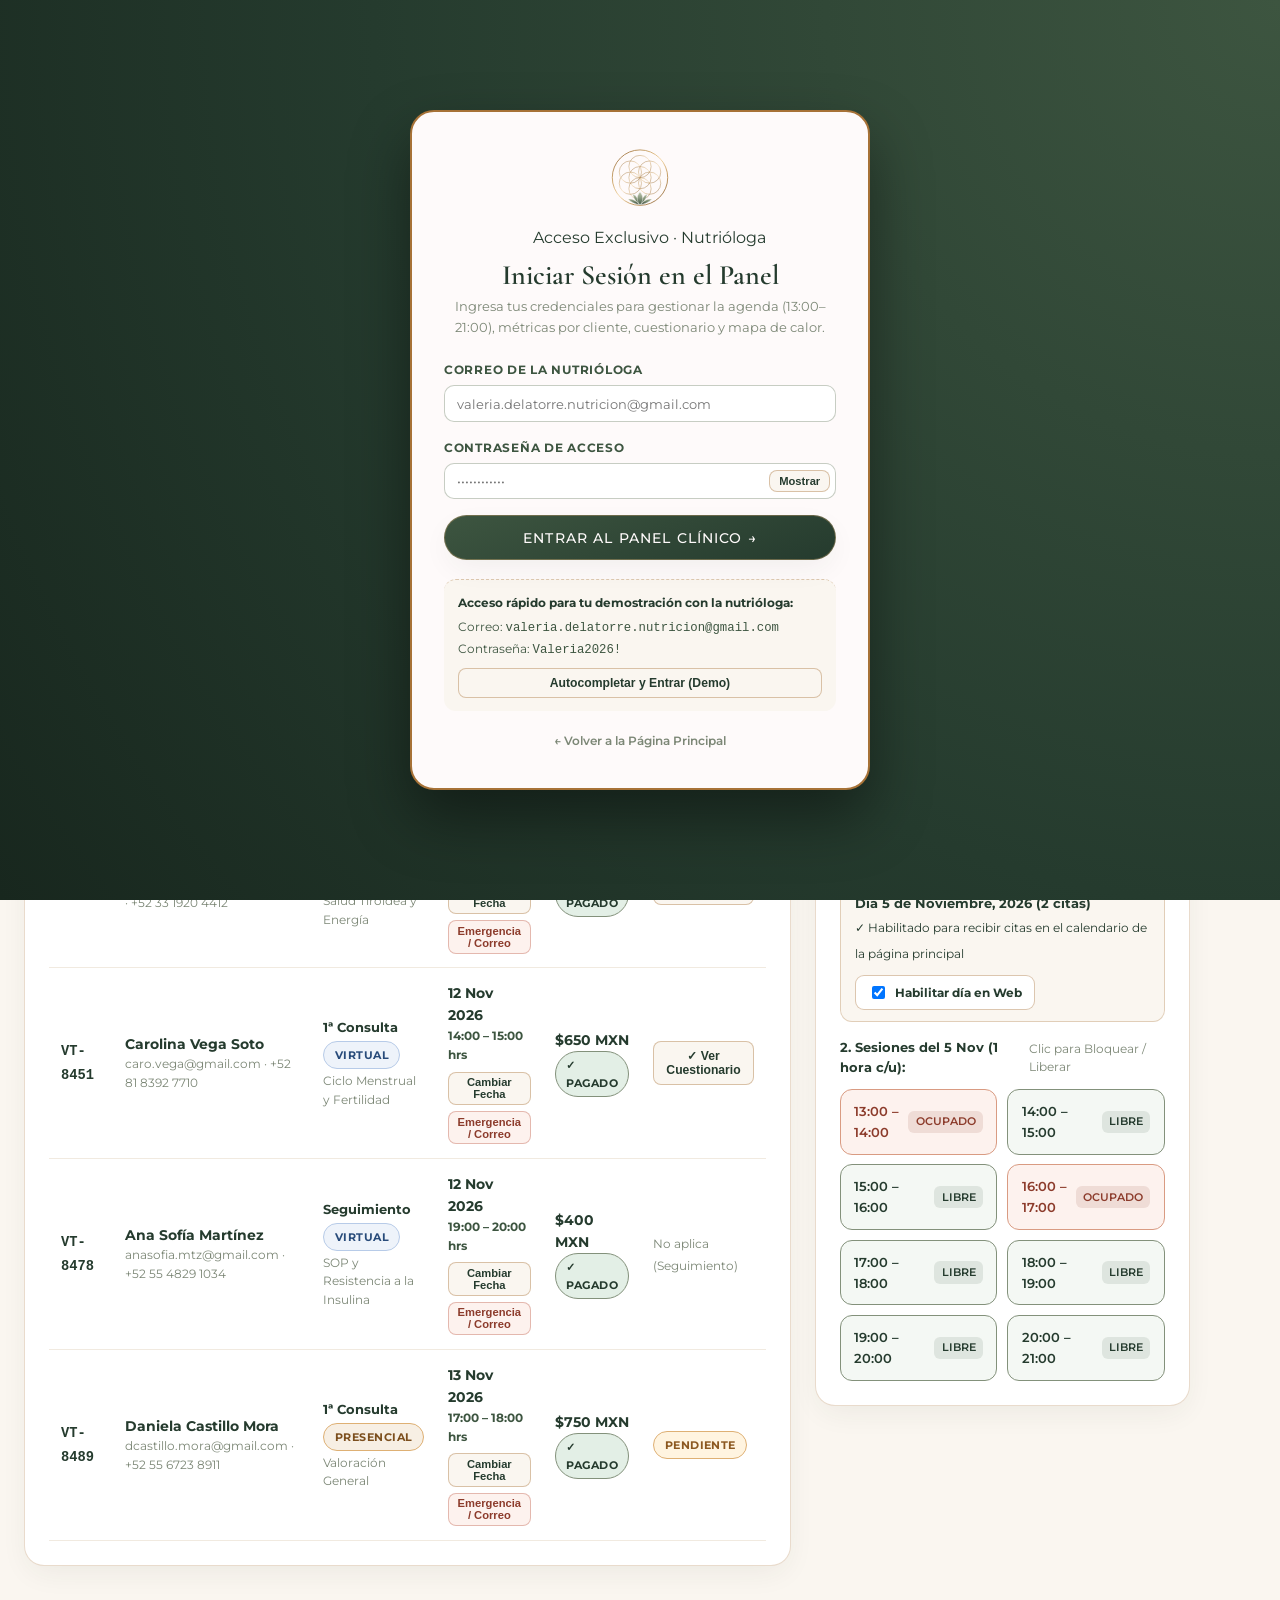
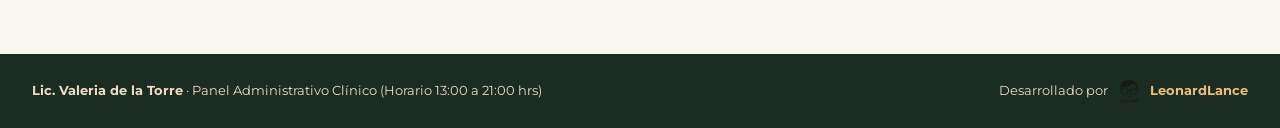
==== nutriologa-panel.html @ e2492485 "feat: reprogramacion de citas adelantadas/posteriores y correo de emergencia al paciente" ====
<!DOCTYPE html>
<html lang="es">
<head>
  <meta charset="UTF-8" />
  <meta name="viewport" content="width=device-width, initial-scale=1.0" />
  <title>Panel de la Nutrióloga | Lic. Valeria de la Torre · Agenda, Expedientes, Cuestionario y Mapa de Calor</title>
  <link rel="icon" type="image/svg+xml" href="assets/logo/isotipo-simbolo-dorado.svg" />
  <link rel="stylesheet" href="css/theme.css" />
  <style>
    * { box-sizing: border-box; }
    body {
      background: #FAF6F0;
      color: var(--color-forest);
      min-height: 100vh;
      display: flex;
      flex-direction: column;
    }

    @keyframes fadeSlideUp {
      0%   { opacity: 0; transform: translateY(16px); }
      100% { opacity: 1; transform: translateY(0); }
    }
    .anim-up { animation: fadeSlideUp 0.5s cubic-bezier(0.22, 1, 0.36, 1) forwards; }

    /* Top Admin Header */
    .admin-header {
      background: linear-gradient(135deg, #253B2E 0%, #3D5540 100%);
      color: #FEFAFA;
      padding: 1rem 2rem;
      border-bottom: 2px solid var(--color-gold);
      position: sticky;
      top: 0;
      z-index: 100;
      box-shadow: 0 10px 30px -10px rgba(37, 59, 46, 0.25);
    }
    .admin-header-inner {
      max-width: 1320px;
      margin: 0 auto;
      display: flex;
      align-items: center;
      justify-content: space-between;
      flex-wrap: wrap;
      gap: 1rem;
    }
    .admin-brand {
      display: flex;
      align-items: center;
      gap: 0.9rem;
    }
    .admin-brand img {
      width: 44px;
      height: 44px;
    }
    .admin-badge {
      background: rgba(235, 190, 124, 0.2);
      color: #EBBE7C;
      border: 1px solid rgba(235, 190, 124, 0.45);
      padding: 0.25rem 0.75rem;
      border-radius: 999px;
      font-size: 0.72rem;
      font-weight: 700;
      letter-spacing: 0.08em;
      text-transform: uppercase;
    }

    .admin-container {
      max-width: 1320px;
      width: 100%;
      margin: 0 auto;
      padding: 1.8rem 1.5rem 4rem;
      flex: 1;
    }

    /* KPI Cards */
    .kpi-grid {
      display: grid;
      grid-template-columns: repeat(auto-fit, minmax(220px, 1fr));
      gap: 1.1rem;
      margin-bottom: 1.6rem;
    }
    .kpi-card {
      background: #FFFFFF;
      border: 1px solid rgba(167, 114, 55, 0.25);
      border-radius: 18px;
      padding: 1.25rem 1.4rem;
      box-shadow: var(--shadow-soft);
      position: relative;
      overflow: hidden;
      transition: transform 0.25s ease, box-shadow 0.25s ease;
    }
    .kpi-card:hover {
      transform: translateY(-3px);
      box-shadow: 0 14px 28px -10px rgba(167, 114, 55, 0.2);
    }
    .kpi-card::after {
      content: '';
      position: absolute;
      top: 0;
      left: 0;
      width: 5px;
      height: 100%;
      background: var(--gradient-gold);
    }
    .kpi-label {
      font-size: 0.74rem;
      font-weight: 700;
      text-transform: uppercase;
      letter-spacing: 0.08em;
      color: var(--color-sage-dark);
    }
    .kpi-value {
      font-family: var(--font-heading);
      font-size: 2.15rem;
      font-weight: 700;
      color: var(--color-forest);
      margin: 0.2rem 0;
      line-height: 1.1;
    }
    .kpi-sub {
      font-size: 0.77rem;
      color: var(--color-pine);
      font-weight: 600;
    }

    /* Navigation Tabs */
    .tabs-bar {
      display: flex;
      flex-wrap: wrap;
      gap: 0.6rem;
      background: #FFFFFF;
      padding: 0.55rem;
      border-radius: 16px;
      border: 1px solid rgba(167, 114, 55, 0.25);
      margin-bottom: 1.6rem;
      box-shadow: var(--shadow-soft);
    }
    .tab-btn {
      flex: 1;
      min-width: 190px;
      padding: 0.85rem 1.05rem;
      border-radius: 12px;
      border: 1px solid transparent;
      background: transparent;
      color: var(--color-forest);
      font-family: var(--font-body);
      font-size: 0.84rem;
      font-weight: 700;
      cursor: pointer;
      display: flex;
      align-items: center;
      justify-content: center;
      gap: 0.55rem;
      transition: all 0.2s ease;
    }
    .tab-btn svg {
      width: 18px;
      height: 18px;
      flex-shrink: 0;
      stroke: var(--color-bronze);
      transition: stroke 0.2s ease;
    }
    .tab-btn:hover {
      background: #FAF6F0;
      border-color: rgba(167, 114, 55, 0.25);
    }
    .tab-btn.active {
      background: var(--gradient-forest);
      color: #FEFAFA;
      box-shadow: 0 8px 18px -6px rgba(37, 59, 46, 0.35);
    }
    .tab-btn.active svg {
      stroke: #EBBE7C;
    }
    .tab-pane { display: none; }
    .tab-pane.active { display: block; animation: fadeSlideUp 0.35s ease; }

    /* Shared Card Styles */
    .panel-card {
      background: #FFFFFF;
      border: 1px solid rgba(167, 114, 55, 0.25);
      border-radius: 20px;
      padding: 1.5rem;
      box-shadow: var(--shadow-soft);
      margin-bottom: 1.5rem;
    }
    .panel-header {
      display: flex;
      align-items: center;
      justify-content: space-between;
      flex-wrap: wrap;
      gap: 0.75rem;
      padding-bottom: 1rem;
      margin-bottom: 1.2rem;
      border-bottom: 1px solid var(--color-cream-soft);
    }
    .panel-title {
      font-family: var(--font-heading);
      font-size: 1.5rem;
      color: var(--color-forest);
      margin: 0;
    }

    .dashboard-grid {
      display: grid;
      grid-template-columns: 1.45fr 0.85fr;
      gap: 1.5rem;
      align-items: start;
    }
    .two-col-grid {
      display: grid;
      grid-template-columns: 1fr 1fr;
      gap: 1.5rem;
      align-items: start;
    }
    @media (max-width: 1024px) {
      .dashboard-grid, .two-col-grid { grid-template-columns: 1fr; }
    }

    /* Tables */
    .table-wrap { overflow-x: auto; }
    table.res-table {
      width: 100%;
      border-collapse: collapse;
      font-size: 0.86rem;
    }
    .res-table th {
      text-align: left;
      font-size: 0.7rem;
      text-transform: uppercase;
      letter-spacing: 0.08em;
      color: var(--color-sage-dark);
      padding: 0.75rem 0.75rem;
      border-bottom: 2px solid var(--color-cream);
      background: #FAF6F0;
    }
    .res-table td {
      padding: 0.85rem 0.75rem;
      border-bottom: 1px solid #F1EAE0;
      vertical-align: middle;
    }
    .res-table tr:hover td { background: #FDFBF8; }

    .status-pill {
      display: inline-flex;
      align-items: center;
      gap: 0.3rem;
      padding: 0.24rem 0.65rem;
      border-radius: 999px;
      font-size: 0.71rem;
      font-weight: 700;
      text-transform: uppercase;
      letter-spacing: 0.04em;
    }
    .status-paid { background: #E3EFE6; color: #253B2E; border: 1px solid #83917B; }
    .status-pending { background: #FFF4E0; color: #8C5820; border: 1px solid #DEB074; }
    .status-mod-virtual { background: #EEF3FA; color: #284B7A; border: 1px solid #B7CBE8; }
    .status-mod-presencial { background: #F7EFE4; color: #7C4F1E; border: 1px solid #DEB074; }

    /* Schedule Blocker */
    .day-selector {
      display: grid;
      grid-template-columns: repeat(7, 1fr);
      gap: 0.38rem;
      margin-bottom: 0.9rem;
    }
    .day-hdr-mini {
      text-align: center;
      font-size: 0.65rem;
      font-weight: 700;
      color: var(--color-sage-dark);
      padding-bottom: 0.2rem;
    }
    .day-btn {
      padding: 0.5rem 0.2rem;
      border-radius: 10px;
      border: 1.5px solid rgba(37, 59, 46, 0.28);
      background: #FFFFFF;
      color: var(--color-forest);
      font-weight: 700;
      font-size: 0.8rem;
      cursor: pointer;
      transition: all 0.2s ease;
      text-align: center;
      position: relative;
    }
    .day-btn.day-closed {
      background: #EFECE6;
      color: #9BA596;
      border: 1px dashed rgba(131, 145, 123, 0.45);
      font-weight: 500;
    }
    .day-btn:hover { border-color: var(--color-bronze); }
    .day-btn.active {
      background: var(--color-forest);
      color: #FEFAFA;
      border-color: var(--color-bronze);
      box-shadow: 0 4px 12px rgba(37, 59, 46, 0.22);
    }

    .slot-toggle-grid {
      display: grid;
      grid-template-columns: repeat(2, 1fr);
      gap: 0.6rem;
    }
    .slot-toggle {
      display: flex;
      align-items: center;
      justify-content: space-between;
      padding: 0.68rem 0.85rem;
      border-radius: 12px;
      border: 1px solid rgba(131, 145, 123, 0.4);
      background: #FFFFFF;
      cursor: pointer;
      transition: all 0.2s ease;
      font-size: 0.82rem;
      font-weight: 600;
    }
    .slot-toggle.available {
      border-color: var(--color-sage);
      background: #F4F8F4;
      color: var(--color-forest);
    }
    .slot-toggle.blocked {
      border-color: #D99B82;
      background: #FDF2EE;
      color: #8C3B2B;
    }

    /* Client Cards */
    .clients-grid {
      display: grid;
      grid-template-columns: repeat(auto-fill, minmax(320px, 1fr));
      gap: 1.15rem;
    }
    .client-card {
      background: #FAF6F0;
      border: 1px solid rgba(167, 114, 55, 0.28);
      border-radius: 16px;
      padding: 1.2rem;
      display: flex;
      flex-direction: column;
      justify-content: space-between;
      gap: 0.85rem;
    }

    /* Progress / Metric Bars */
    .bar-row {
      margin-bottom: 0.75rem;
    }
    .bar-label {
      display: flex;
      justify-content: space-between;
      font-size: 0.82rem;
      font-weight: 600;
      margin-bottom: 0.28rem;
    }
    .bar-track {
      height: 10px;
      background: #EFE7DC;
      border-radius: 999px;
      overflow: hidden;
    }
    .bar-fill {
      height: 100%;
      background: var(--gradient-forest);
      border-radius: 999px;
    }
    .bar-fill.gold {
      background: var(--gradient-gold);
    }

    /* Question Editor Item */
    .q-editor-item {
      background: #FAF6F0;
      border: 1px solid rgba(167, 114, 55, 0.28);
      border-radius: 14px;
      padding: 1rem 1.1rem;
      margin-bottom: 0.85rem;
      display: flex;
      flex-direction: column;
      gap: 0.65rem;
    }
    .q-editor-row {
      display: grid;
      grid-template-columns: 1.6fr 0.9fr auto;
      gap: 0.65rem;
      align-items: center;
    }
    @media (max-width: 720px) {
      .q-editor-row { grid-template-columns: 1fr; }
    }
    .input-sm {
      width: 100%;
      padding: 0.58rem 0.75rem;
      border-radius: 10px;
      border: 1px solid rgba(131, 145, 123, 0.45);
      background: #FFFFFF;
      font-family: var(--font-body);
      font-size: 0.84rem;
      color: var(--color-forest);
    }

    /* Heatmap Visual */
    .heatmap-stage {
      position: relative;
      background: #1E2E24;
      border-radius: 16px;
      overflow: hidden;
      border: 2px solid var(--color-gold);
      height: 540px;
    }
    .heatmap-sections-bg {
      position: absolute;
      inset: 0;
      display: flex;
      flex-direction: column;
    }
    .hm-band {
      flex: 1;
      border-bottom: 1px dashed rgba(239, 219, 198, 0.22);
      padding: 0.45rem 0.9rem;
      display: flex;
      align-items: center;
      justify-content: space-between;
      color: rgba(254, 250, 250, 0.85);
      font-size: 0.78rem;
      font-weight: 600;
    }
    #heatmap-canvas {
      position: absolute;
      inset: 0;
      width: 100%;
      height: 100%;
      pointer-events: none;
    }

    /* Modal */
    .modal-backdrop {
      position: fixed;
      inset: 0;
      background: rgba(25, 40, 31, 0.62);
      backdrop-filter: blur(4px);
      z-index: 300;
      display: none;
      align-items: center;
      justify-content: center;
      padding: 1.2rem;
    }
    .modal-backdrop.open { display: flex; }
    .modal-box {
      background: #FFFFFF;
      border: 2px solid var(--color-gold);
      border-radius: 20px;
      max-width: 680px;
      width: 100%;
      max-height: 88vh;
      overflow-y: auto;
      padding: 1.6rem;
      box-shadow: 0 24px 48px rgba(0, 0, 0, 0.28);
    }

    .btn-mini {
      padding: 0.42rem 0.75rem;
      border-radius: 8px;
      border: 1px solid rgba(167, 114, 55, 0.4);
      background: #FAF6F0;
      color: var(--color-forest);
      font-size: 0.76rem;
      font-weight: 700;
      cursor: pointer;
      transition: all 0.15s ease;
    }
    .btn-mini:hover {
      background: var(--color-cream);
      border-color: var(--color-bronze);
    }
    .btn-mini.danger {
      color: #8C3B2B;
      border-color: rgba(180, 75, 55, 0.35);
      background: #FDF2EE;
    }

    /* Admin Login Screen */
    .admin-login-screen {
      position: fixed;
      inset: 0;
      z-index: 500;
      background: radial-gradient(circle at top right, #3D5540 0%, #253B2E 58%, #18271E 100%);
      display: flex;
      align-items: center;
      justify-content: center;
      padding: 1.5rem;
    }
    .admin-login-screen.hidden {
      display: none;
    }
    .admin-login-card {
      background: #FEFAFA;
      color: var(--color-forest);
      border: 2px solid var(--color-gold);
      border-radius: 24px;
      max-width: 460px;
      width: 100%;
      padding: 2.2rem 2rem;
      box-shadow: 0 28px 60px rgba(0, 0, 0, 0.42);
    }
    .login-field {
      margin-bottom: 1rem;
    }
    .login-field label {
      display: block;
      font-size: 0.76rem;
      font-weight: 700;
      text-transform: uppercase;
      letter-spacing: 0.06em;
      color: var(--color-pine);
      margin-bottom: 0.35rem;
    }
  </style>
</head>
<body>

  <!-- ================= PANTALLA DE INICIO DE SESIÓN (EXCLUSIVO NUTRIÓLOGA) ================= -->
  <div class="admin-login-screen" id="admin-login-screen">
    <div class="admin-login-card anim-up">
      <div style="text-align:center; margin-bottom:1.4rem;">
        <img src="assets/logo/isotipo-loto.svg" alt="Lic. Valeria de la Torre" style="width:62px; height:62px; margin-bottom:0.5rem;" />
        <div>
          <span class="badge" style="margin-bottom:0.35rem; display:inline-flex; align-items:center; gap:0.35rem;">
            <svg width="13" height="13" viewBox="0 0 24 24" fill="none" stroke="var(--color-bronze)" stroke-width="2" stroke-linecap="round" stroke-linejoin="round"><rect x="3" y="11" width="18" height="11" rx="2" ry="2"/><path d="M7 11V7a5 5 0 0 1 10 0v4"/></svg>
            Acceso Exclusivo · Nutrióloga
          </span>
        </div>
        <h1 style="font-family:var(--font-heading); font-size:1.75rem; margin:0.2rem 0; color:var(--color-forest);">
          Iniciar Sesión en el Panel
        </h1>
        <p style="font-size:0.82rem; color:var(--color-sage-dark); margin:0;">
          Ingresa tus credenciales para gestionar la agenda (13:00–21:00), métricas por cliente, cuestionario y mapa de calor.
        </p>
      </div>

      <form id="admin-login-form">
        <div class="login-field">
          <label for="admin-login-email">Correo de la Nutrióloga</label>
          <input type="email" id="admin-login-email" class="input-sm" required placeholder="valeria.delatorre.nutricion@gmail.com" />
        </div>
        <div class="login-field">
          <label for="admin-login-pass">Contraseña de Acceso</label>
          <div style="position:relative;">
            <input type="password" id="admin-login-pass" class="input-sm" required placeholder="••••••••••••" style="padding-right:4.5rem;" />
            <button type="button" id="toggle-pass-btn" class="btn-mini" style="position:absolute; right:6px; top:50%; transform:translateY(-50%); padding:0.25rem 0.55rem; font-size:0.7rem;">
              Mostrar
            </button>
          </div>
        </div>

        <div id="admin-login-error" style="display:none; background:#FDF2EE; color:#8C3B2B; border:1px solid #D99B82; border-radius:10px; padding:0.6rem 0.8rem; font-size:0.79rem; font-weight:600; margin-bottom:0.9rem;">
          Correo o contraseña incorrectos. Verifica tus datos.
        </div>

        <button type="submit" class="btn btn-primary" style="width:100%; justify-content:center; padding:0.78rem; font-size:0.9rem;">
          Entrar al Panel Clínico →
        </button>
      </form>

      <div style="margin-top:1.15rem; padding-top:1rem; border-top:1px dashed rgba(167,114,55,0.35); background:#FAF6F0; padding:0.85rem; border-radius:12px; font-size:0.77rem;">
        <div style="font-weight:700; color:var(--color-bronze); margin-bottom:0.25rem;">
          Acceso rápido para tu demostración con la nutrióloga:
        </div>
        <div style="color:var(--color-pine); margin-bottom:0.5rem;">
          Correo: <code id="demo-cred-email">valeria.delatorre.nutricion@gmail.com</code><br>
          Contraseña: <code id="demo-cred-pass">Valeria2026!</code>
        </div>
        <div style="display:flex; gap:0.5rem; flex-wrap:wrap;">
          <button type="button" id="btn-autofill-admin" class="btn-mini" style="width:100%;">
            Autocompletar y Entrar (Demo)
          </button>
        </div>
      </div>

      <div style="text-align:center; margin-top:1rem;">
        <a href="index.html" style="font-size:0.78rem; color:var(--color-sage-dark); text-decoration:none; font-weight:600;">
          ← Volver a la Página Principal
        </a>
      </div>
    </div>
  </div>

  <!-- ================= HEADER DEL PANEL DE LA NUTRIÓLOGA ================= -->
  <header class="admin-header">
    <div class="admin-header-inner">
      <div class="admin-brand">
        <img src="assets/logo/isotipo-loto.svg" alt="Isotipo Valeria de la Torre" />
        <div>
          <div style="display:flex; align-items:center; gap:0.65rem; flex-wrap:wrap;">
            <strong style="font-family:var(--font-heading); font-size:1.35rem; letter-spacing:0.02em;">
              Lic. Valeria de la Torre
            </strong>
            <span class="admin-badge">Panel Clínico & Analítica</span>
          </div>
          <p style="margin:0; font-size:0.78rem; color:#EFDBC6;">
            Horario 13:00 a 21:00 hrs (1h por sesión) · Virtual ($650 / $400) · Presencial ($750)
          </p>
        </div>
      </div>

      <div style="display:flex; align-items:center; gap:0.65rem; flex-wrap:wrap;">
        <a href="index.html" class="btn btn-gold" style="padding:0.55rem 1.1rem; font-size:0.8rem;">
          ← Ver Sitio Público
        </a>
        <button type="button" id="btn-admin-logout" class="btn btn-outline" style="background:rgba(167, 114, 55, 0.16); color:#FEFAFA; border-color:rgba(235,190,124,0.55); padding:0.55rem 1rem; font-size:0.78rem; cursor:pointer; display:inline-flex; align-items:center; gap:0.45rem;">
          <svg width="16" height="16" viewBox="0 0 24 24" fill="none" stroke="#EBBE7C" stroke-width="2" stroke-linecap="round" stroke-linejoin="round" aria-hidden="true">
            <path d="M9 21H5a2 2 0 0 1-2-2V5a2 2 0 0 1 2-2h4"/>
            <polyline points="16 17 21 12 16 7"/>
            <line x1="21" y1="12" x2="9" y2="12"/>
          </svg>
          Cerrar Sesión
        </button>
      </div>
    </div>
  </header>

  <!-- ================= CONTENIDO PRINCIPAL ================= -->
  <main class="admin-container">

    <!-- Tarjetas de Resumen (KPIs Globales) -->
    <section class="kpi-grid anim-up">
      <div class="kpi-card">
        <div class="kpi-label">Consultas Pagadas</div>
        <div class="kpi-value" id="kpi-total-citas">0</div>
        <div class="kpi-sub" id="kpi-modalidades-sub">Virtual vs Presencial</div>
      </div>
      <div class="kpi-card">
        <div class="kpi-label">Ingresos Confirmados (MXN)</div>
        <div class="kpi-value" id="kpi-ingresos">$0</div>
        <div class="kpi-sub">1ª Virtual $650 · Seg. $400 · Presencial $750</div>
      </div>
      <div class="kpi-card">
        <div class="kpi-label">Cuestionarios 1ª Consulta</div>
        <div class="kpi-value" id="kpi-cuestionarios">0 / 0</div>
        <div class="kpi-sub" id="kpi-cuestionarios-pct">Pacientes de 1ª vez respondidos</div>
      </div>
      <div class="kpi-card">
        <div class="kpi-label">Interacciones Web (Mapa de Calor)</div>
        <div class="kpi-value" id="kpi-clicks">0</div>
        <div class="kpi-sub" id="kpi-top-section">Sección más atractiva: —</div>
      </div>
    </section>

    <!-- Barra de Pestañas con Iconografía Vectorial de Marca (Sin números ni emojis) -->
    <nav class="tabs-bar anim-up" role="tablist">
      <button type="button" class="tab-btn active" data-tab="tab-agenda">
        <svg viewBox="0 0 24 24" fill="none" stroke-width="2" stroke-linecap="round" stroke-linejoin="round" aria-hidden="true">
          <rect x="3" y="4" width="18" height="18" rx="2" ry="2"></rect>
          <line x1="16" y1="2" x2="16" y2="6"></line>
          <line x1="8" y1="2" x2="8" y2="6"></line>
          <line x1="3" y1="10" x2="21" y2="10"></line>
          <circle cx="12" cy="15" r="2"></circle>
        </svg>
        <span>Agenda y Horarios</span>
      </button>
      <button type="button" class="tab-btn" data-tab="tab-clientes">
        <svg viewBox="0 0 24 24" fill="none" stroke-width="2" stroke-linecap="round" stroke-linejoin="round" aria-hidden="true">
          <path d="M17 21v-2a4 4 0 0 0-4-4H5a4 4 0 0 0-4 4v2"></path>
          <circle cx="9" cy="7" r="4"></circle>
          <path d="M23 21v-2a4 4 0 0 0-3-3.87"></path>
          <path d="M16 3.13a4 4 0 0 1 0 7.75"></path>
        </svg>
        <span>Métricas por Cliente</span>
      </button>
      <button type="button" class="tab-btn" data-tab="tab-cuestionario">
        <svg viewBox="0 0 24 24" fill="none" stroke-width="2" stroke-linecap="round" stroke-linejoin="round" aria-hidden="true">
          <path d="M9 5H7a2 2 0 0 0-2 2v12a2 2 0 0 0 2 2h10a2 2 0 0 0 2-2V7a2 2 0 0 0-2-2h-2"></path>
          <rect x="9" y="3" width="6" height="4" rx="1"></rect>
          <line x1="9" y1="12" x2="15" y2="12"></line>
          <line x1="9" y1="16" x2="13" y2="16"></line>
        </svg>
        <span>Cuestionario 1ª Vez</span>
      </button>
      <button type="button" class="tab-btn" data-tab="tab-especialidades">
        <svg viewBox="0 0 24 24" fill="none" stroke-width="2" stroke-linecap="round" stroke-linejoin="round" aria-hidden="true">
          <path d="M12 2.5C9.5 6.5 7 9.5 7 13a5 5 0 0 0 10 0c0-3.5-2.5-6.5-5-10.5z"></path>
          <path d="M12 22v-6"></path>
          <path d="M5 12c2.5 0 4.5 1.5 5.5 3.5"></path>
          <path d="M19 12c-2.5 0-4.5 1.5-5.5 3.5"></path>
        </svg>
        <span>Especialidades en la Web</span>
      </button>
      <button type="button" class="tab-btn" data-tab="tab-heatmap">
        <svg viewBox="0 0 24 24" fill="none" stroke-width="2" stroke-linecap="round" stroke-linejoin="round" aria-hidden="true">
          <polyline points="22 12 18 12 15 21 9 3 6 12 2 12"></polyline>
        </svg>
        <span>Mapa de Calor Web</span>
      </button>
    </nav>

    <!-- =====================================================================
         PESTAÑA 1: AGENDA Y CONTROL DE HORARIOS (13:00 A 21:00 HRS)
         ===================================================================== -->
    <section id="tab-agenda" class="tab-pane active">
      <div class="dashboard-grid">
        <!-- Tabla de citas -->
        <div class="panel-card">
          <div class="panel-header">
            <div>
              <h2 class="panel-title">Citas Agendadas y Pagadas</h2>
              <p style="margin:0.2rem 0 0; font-size:0.83rem; color:var(--color-sage-dark);">
                Sesiones de 1 hora entre las 13:00 y las 21:00 hrs. Incluye estado del cuestionario previo de 1ª consulta.
              </p>
            </div>
            <div style="display:flex; gap:0.5rem;">
              <button type="button" id="btn-add-demo" class="btn btn-outline" style="padding:0.45rem 0.9rem; font-size:0.76rem;">
                + Simular Cita Nueva
              </button>
              <button type="button" id="btn-reset-demo" class="btn-mini">
                Restaurar Demo
              </button>
            </div>
          </div>

          <div class="table-wrap">
            <table class="res-table">
              <thead>
                <tr>
                  <th>Folio</th>
                  <th>Paciente</th>
                  <th>Tipo / Modalidad</th>
                  <th>Fecha y Horario (1h)</th>
                  <th>Tarifa</th>
                  <th>Cuestionario 1ª Vez</th>
                </tr>
              </thead>
              <tbody id="reservations-tbody"></tbody>
            </table>
          </div>
        </div>

        <!-- Bloqueador de Días y Horarios 13:00 a 21:00 -->
        <div class="panel-card">
          <div class="panel-header" style="margin-bottom:0.85rem;">
            <div>
              <h2 class="panel-title">Control de Días y Horarios (13:00 – 21:00)</h2>
              <p style="margin:0.2rem 0 0; font-size:0.82rem; color:var(--color-sage-dark);">
                Habilita o deshabilita días completos del mes y bloquea horas individuales. Todo se refleja al instante en el calendario público.
              </p>
            </div>
          </div>

          <div style="display:flex; align-items:center; justify-content:space-between; flex-wrap:wrap; gap:0.45rem; margin-bottom:0.55rem;">
            <label style="font-size:0.75rem; font-weight:700; text-transform:uppercase; letter-spacing:0.06em; color:var(--color-pine);">
              1. Días de Noviembre 2026:
            </label>
            <div style="display:flex; gap:0.35rem; flex-wrap:wrap;">
              <button type="button" class="btn-mini" onclick="applyQuickDaysPreset('mon-fri')" title="Habilitar todos los Lunes a Viernes">Lun–Vie</button>
              <button type="button" class="btn-mini" onclick="applyQuickDaysPreset('mon-sat')" title="Habilitar todos los Lunes a Sábado">Lun–Sáb</button>
              <button type="button" class="btn-mini" onclick="applyQuickDaysPreset('default')" title="Restaurar Martes, Jueves y Viernes">Mar/Jue/Vie</button>
            </div>
          </div>

          <div class="day-selector" id="admin-day-selector"></div>

          <!-- Interruptor para habilitar o cerrar el día completo seleccionado -->
          <div id="admin-day-enable-bar" style="background:#FAF6F0; border:1px solid rgba(167,114,55,0.3); border-radius:12px; padding:0.7rem 0.9rem; margin-bottom:0.95rem; display:flex; align-items:center; justify-content:space-between; gap:0.6rem; flex-wrap:wrap;">
            <div>
              <strong id="admin-day-status-title" style="font-size:0.84rem; color:var(--color-forest); display:block;">Día 5 de Noviembre</strong>
              <span id="admin-day-status-sub" style="font-size:0.74rem; color:var(--color-sage-dark);">Habilitado para agendar en la página principal</span>
            </div>
            <label style="display:inline-flex; align-items:center; gap:0.45rem; cursor:pointer; background:#FFFFFF; padding:0.42rem 0.75rem; border-radius:9px; border:1px solid rgba(167,114,55,0.4); font-size:0.78rem; font-weight:700; color:var(--color-forest);">
              <input type="checkbox" id="admin-day-enabled-check" checked />
              <span>Habilitar día en Web</span>
            </label>
          </div>

          <div style="display:flex; align-items:center; justify-content:space-between; margin-bottom:0.65rem;">
            <span style="font-size:0.8rem; font-weight:700; color:var(--color-forest);">
              2. Sesiones del <span id="selected-day-label" style="color:var(--color-bronze);">5 Nov</span> (1 hora c/u):
            </span>
            <span style="font-size:0.72rem; color:var(--color-sage-dark);">Clic para Bloquear / Liberar</span>
          </div>

          <div class="slot-toggle-grid" id="admin-slots-grid"></div>
        </div>
      </div>
    </section>

    <!-- =====================================================================
         PESTAÑA 2: MÉTRICAS DE CADA UNO DE LOS CLIENTES
         ===================================================================== -->
    <section id="tab-clientes" class="tab-pane">
      <div class="panel-card">
        <div class="panel-header">
          <div>
            <h2 class="panel-title">Métricas e Historial por Cliente</h2>
            <p style="margin:0.2rem 0 0; font-size:0.84rem; color:var(--color-sage-dark);">
              Seguimiento individual de cada paciente: número de consultas (1ª vez y seguimientos), inversión acumulada, modalidad preferida y respuestas a su cuestionario clínico.
            </p>
          </div>
          <div style="display:flex; gap:0.6rem; align-items:center; flex-wrap:wrap;">
            <input type="search" id="client-search" class="input-sm" style="max-width:250px;" placeholder="Buscar paciente por nombre o correo..." />
            <button type="button" id="btn-export-clients-excel" class="btn btn-gold" style="padding:0.52rem 1rem; font-size:0.78rem; display:inline-flex; align-items:center; gap:0.45rem;">
              <svg width="16" height="16" viewBox="0 0 24 24" fill="none" stroke="#253B2E" stroke-width="2" stroke-linecap="round" stroke-linejoin="round"><path d="M21 15v4a2 2 0 0 1-2 2H5a2 2 0 0 1-2-2v-4"/><polyline points="7 10 12 15 17 10"/><line x1="12" y1="15" x2="12" y2="3"/></svg>
              Exportar Clientes a Excel (.CSV)
            </button>
          </div>
        </div>

        <div class="clients-grid" id="clients-metrics-grid"></div>
      </div>
    </section>

    <!-- =====================================================================
         PESTAÑA 3: CUESTIONARIO DE 1ª VEZ (GRAFOS + DETALLE + EXCEL + EDITOR)
         ===================================================================== -->
    <section id="tab-cuestionario" class="tab-pane">
      <div class="two-col-grid">
        <!-- Columna Izquierda: Grafos y Estado General del Cuestionario -->
        <div class="panel-card">
          <div class="panel-header">
            <div>
              <h2 class="panel-title">Estado General y Grafos del Cuestionario</h2>
              <p style="margin:0.2rem 0 0; font-size:0.83rem; color:var(--color-sage-dark);">
                Análisis gráfico detallado del perfil clínico de las pacientes de primera vez y exportación directa a Excel.
              </p>
            </div>
            <button type="button" id="btn-export-questionnaire-excel" class="btn btn-gold" style="padding:0.5rem 0.95rem; font-size:0.76rem; display:inline-flex; align-items:center; gap:0.45rem;">
              <svg width="15" height="15" viewBox="0 0 24 24" fill="none" stroke="#253B2E" stroke-width="2" stroke-linecap="round" stroke-linejoin="round"><path d="M14 2H6a2 2 0 0 0-2 2v16a2 2 0 0 0 2 2h12a2 2 0 0 0 2-2V8z"/><polyline points="14 2 14 8 20 8"/><line x1="8" y1="13" x2="16" y2="13"/><line x1="8" y1="17" x2="16" y2="17"/></svg>
              Descargar Respuestas en Excel (.CSV)
            </button>
          </div>

          <div id="questionnaire-stats-box"></div>
        </div>

        <!-- Columna Derecha: Constructor / Editor Personalizable -->
        <div class="panel-card">
          <div class="panel-header">
            <div>
              <h2 class="panel-title">Personalizar Preguntas del Cuestionario</h2>
              <p style="margin:0.2rem 0 0; font-size:0.83rem; color:var(--color-sage-dark);">
                Modifica el cuestionario como prefieras: respuesta abierta (corta o larga), opción múltiple, casillas, escala 1–10 o Sí/No.
              </p>
            </div>
            <div style="display:flex; gap:0.45rem;">
              <button type="button" id="btn-add-question" class="btn btn-gold" style="padding:0.48rem 0.9rem; font-size:0.78rem;">
                + Agregar Pregunta
              </button>
              <button type="button" id="btn-reset-questions" class="btn-mini">
                Restaurar Base
              </button>
            </div>
          </div>

          <div id="questions-editor-list"></div>

          <div style="display:flex; align-items:center; justify-content:space-between; flex-wrap:wrap; gap:0.75rem; margin-top:1rem; padding-top:1rem; border-top:1px solid var(--color-cream-soft);">
            <span id="q-save-feedback" style="font-size:0.82rem; font-weight:700; color:var(--color-pine);">
              Los cambios se reflejan al instante en el cuestionario de 1ª consulta.
            </span>
            <button type="button" id="btn-save-questionnaire" class="btn btn-primary" style="padding:0.65rem 1.35rem; font-size:0.84rem;">
              Guardar Cuestionario
            </button>
          </div>
        </div>
      </div>

      <!-- Tabla detallada de respuestas por cada usuario (lista para revisar o bajar a Excel) -->
      <div class="panel-card">
        <div class="panel-header">
          <div>
            <h2 class="panel-title">Matriz Detallada de Respuestas por Paciente (1ª Consulta)</h2>
            <p style="margin:0.2rem 0 0; font-size:0.83rem; color:var(--color-sage-dark);">
              Vista consolidada de lo que respondió cada paciente nueva en todas las preguntas del cuestionario.
            </p>
          </div>
        </div>
        <div class="table-wrap" id="questionnaire-matrix-wrap"></div>
      </div>
    </section>

    <!-- =====================================================================
         PESTAÑA 4: ESPECIALIDADES EN SALUD HORMONAL (AÑADIR / EDITAR / OCULTAR)
         ===================================================================== -->
    <section id="tab-especialidades" class="tab-pane">
      <div class="panel-card">
        <div class="panel-header">
          <div>
            <h2 class="panel-title">Especialidades en Salud Hormonal (Visibles en la Página Web)</h2>
            <p style="margin:0.2rem 0 0; font-size:0.84rem; color:var(--color-sage-dark);">
              Añade, edita o elimina las especialidades que ofreces. <strong>Regla automática:</strong> Si dejas esta lista vacía (0 especialidades), la sección completa de <em>"Especialidades en Salud Hormonal"</em> se ocultará automáticamente en la página pública.
            </p>
          </div>
          <div style="display:flex; gap:0.5rem; flex-wrap:wrap;">
            <span id="spec-status-pill" class="status-pill status-paid">✓ Sección Visible en la Web</span>
            <button type="button" id="btn-add-specialty" class="btn btn-gold" style="padding:0.48rem 0.95rem; font-size:0.78rem;">
              + Añadir Especialidad
            </button>
            <button type="button" id="btn-clear-specialties" class="btn-mini danger">
              Vaciar Todas (Ocultar Sección)
            </button>
            <button type="button" id="btn-reset-specialties" class="btn-mini">
              Restaurar 4 Base
            </button>
          </div>
        </div>

        <div id="specialties-editor-list"></div>

        <div style="display:flex; align-items:center; justify-content:space-between; flex-wrap:wrap; gap:0.75rem; margin-top:1.1rem; padding-top:1rem; border-top:1px solid var(--color-cream-soft);">
          <span id="spec-save-feedback" style="font-size:0.82rem; font-weight:700; color:var(--color-pine);">
            Los cambios al editar, ocultar o eliminar se guardan automáticamente y puedes verlos abajo en la vista previa o en la página principal.
          </span>
          <div style="display:flex; gap:0.6rem; flex-wrap:wrap;">
            <a href="index.html#especialidades" class="btn btn-outline" style="padding:0.62rem 1.15rem; font-size:0.8rem;">
              Visualizar en Página Principal →
            </a>
            <button type="button" id="btn-save-specialties" class="btn btn-primary" style="padding:0.65rem 1.35rem; font-size:0.84rem;">
              Guardar Especialidades
            </button>
          </div>
        </div>
      </div>

      <!-- Vista Previa en Vivo de cómo se ven las tarjetas en la Página Principal -->
      <div class="panel-card">
        <div class="panel-header">
          <div>
            <h2 class="panel-title">Vista Previa en Vivo (Así se ve en la Página Principal)</h2>
            <p style="margin:0.2rem 0 0; font-size:0.83rem; color:var(--color-sage-dark);">
              Previsualización exacta de las tarjetas de especialidades que tienen activada la casilla <strong>"Mostrar en Web"</strong>.
            </p>
          </div>
          <a href="index.html#especialidades" class="btn-mini" style="text-decoration:none;">
            Ir a la sección en la Página Principal →
          </a>
        </div>
        <div id="specialties-live-preview" style="display:grid; grid-template-columns:repeat(auto-fit, minmax(260px, 1fr)); gap:1.1rem;"></div>
      </div>
    </section>

    <!-- =====================================================================
         PESTAÑA 5: MAPA DE CALOR Y ATRACTIVO DE SECCIONES
         ===================================================================== -->
    <section id="tab-heatmap" class="tab-pane">
      <div class="two-col-grid">
        <!-- Mapa de calor visual por sección -->
        <div class="panel-card">
          <div class="panel-header">
            <div>
              <h2 class="panel-title">Mapa de Calor de Clics por Sección</h2>
              <p style="margin:0.2rem 0 0; font-size:0.83rem; color:var(--color-sage-dark);">
                Visualiza dónde hacen clic los usuarios dentro de la página principal para identificar las zonas más calientes.
              </p>
            </div>
            <button type="button" id="btn-simulate-traffic" class="btn-mini">
              + Simular 25 visitas
            </button>
          </div>

          <div class="heatmap-stage">
            <div class="heatmap-sections-bg" id="heatmap-bands"></div>
            <canvas id="heatmap-canvas" width="620" height="540"></canvas>
          </div>
        </div>

        <!-- Ranking de secciones, botones más seleccionados y diagnóstico de atractivo -->
        <div>
          <div class="panel-card">
            <div class="panel-header">
              <div>
                <h2 class="panel-title">Atractivo por Sección y Recomendaciones</h2>
                <p style="margin:0.2rem 0 0; font-size:0.83rem; color:var(--color-sage-dark);">
                  Mide vistas, tiempo promedio y clics para saber a qué secciones darles mayor importancia visual.
                </p>
              </div>
            </div>
            <div id="sections-engagement-list"></div>
          </div>

          <div class="panel-card">
            <div class="panel-header">
              <div>
                <h2 class="panel-title">Lo que Más Seleccionan los Usuarios</h2>
                <p style="margin:0.2rem 0 0; font-size:0.83rem; color:var(--color-sage-dark);">
                  Botones, especialidades y elementos con mayor número de clics reales.
                </p>
              </div>
            </div>
            <div id="top-elements-list"></div>
          </div>
        </div>
      </div>
    </section>

  </main>

  <!-- ================= MODAL DE RESPUESTAS INDIVIDUALES DEL PACIENTE ================= -->
  <div class="modal-backdrop" id="patient-modal">
    <div class="modal-box">
      <div style="display:flex; justify-content:space-between; align-items:center; border-bottom:1px solid var(--color-cream-soft); padding-bottom:0.85rem; margin-bottom:1rem;">
        <div>
          <span class="badge" style="margin-bottom:0.25rem;">Expediente de Primera Consulta</span>
          <h3 id="modal-patient-name" style="margin:0; font-size:1.45rem;">Paciente</h3>
        </div>
        <button type="button" id="modal-close-btn" class="btn-mini">✕ Cerrar</button>
      </div>
      <div id="modal-patient-body"></div>
    </div>
  </div>

  <!-- ================= MODAL DE CAMBIO DE FECHA Y AVISO DE EMERGENCIA ================= -->
  <div class="modal-backdrop" id="reschedule-modal">
    <div class="modal-box" style="max-width:720px;">
      <div style="display:flex; justify-content:space-between; align-items:center; border-bottom:1px solid var(--color-cream-soft); padding-bottom:0.85rem; margin-bottom:1rem;">
        <div>
          <span class="badge" style="margin-bottom:0.25rem;">Gestión de Fecha y Horario</span>
          <h3 id="resched-modal-title" style="margin:0; font-size:1.4rem;">Reprogramar Cita o Notificar Emergencia</h3>
        </div>
        <button type="button" id="resched-modal-close" class="btn-mini">✕ Cerrar</button>
      </div>
      <div id="resched-modal-body"></div>
    </div>
  </div>

  <!-- ================= FOOTER CON CRÉDITOS LEONARDLANCE ================= -->
  <footer style="background:#1B2C22; color:#EFDBC6; padding:1.5rem 2rem; border-top:2px solid var(--color-bronze); margin-top:auto;">
    <div style="max-width:1320px; margin:0 auto; display:flex; align-items:center; justify-content:space-between; flex-wrap:wrap; gap:1rem; font-size:0.8rem;">
      <div>
        <strong>Lic. Valeria de la Torre</strong> · Panel Administrativo Clínico (Horario 13:00 a 21:00 hrs)
      </div>
      <div style="display:flex; align-items:center; gap:0.65rem;">
        <span>Desarrollado por</span>
        <img src="assets/logo/png/leonard-logo-transparente.png" alt="LeonardLance" style="height:26px; width:auto;" />
        <strong style="color:#EBBE7C;">LeonardLance</strong>
      </div>
    </div>
  </footer>

  <!-- ================= LÓGICA DEL PANEL DE LA NUTRIÓLOGA ================= -->
  <script src="js/store.js?v=20261108-5"></script>
  <script>
    const ADMIN_DAYS = [2, 3, 4, 5, 6, 7, 9, 10, 11, 12, 13, 14, 16, 17, 18, 19, 20, 21];
    let currentAdminDay = 5;

    const SECTION_META = {
      'inicio':         { label: '1. Hero / Inicio', yOrder: 0 },
      'sobre-mi':       { label: '2. Sobre la Nutrióloga', yOrder: 1 },
      'especialidades': { label: '3. Especialidades Clínicas', yOrder: 2 },
      'tarifas':        { label: '4. Tarifas ($650/$400/$750)', yOrder: 3 },
      'como-funciona':  { label: '5. Proceso de Atención', yOrder: 4 },
      'reservar':       { label: '6. Calendario y Pago (13–21h)', yOrder: 5 },
      'testimonios':    { label: '7. Testimonios de Pacientes', yOrder: 6 },
      'faq':            { label: '8. Preguntas Frecuentes', yOrder: 7 }
    };

    const TYPE_LABELS = {
      textarea: 'Respuesta abierta larga',
      text:     'Respuesta abierta corta',
      single:   'Opción múltiple (1 respuesta)',
      multiple: 'Casillas múltiples (varias)',
      scale:    'Escala del 1 al 10',
      yesno:    'Sí / No'
    };

    /* ----------------------------------------------------------------------
       Navegación por pestañas
       ---------------------------------------------------------------------- */
    document.querySelectorAll('.tab-btn').forEach(btn => {
      btn.addEventListener('click', () => {
        document.querySelectorAll('.tab-btn').forEach(b => b.classList.remove('active'));
        document.querySelectorAll('.tab-pane').forEach(p => p.classList.remove('active'));
        btn.classList.add('active');
        const pane = document.getElementById(btn.dataset.tab);
        if (pane) pane.classList.add('active');
        if (btn.dataset.tab === 'tab-heatmap') renderHeatmapTab();
      });
    });

    /* ----------------------------------------------------------------------
       KPIs Superiores
       ---------------------------------------------------------------------- */
    function renderKPIs() {
      const bookings = VDT.read(VDT.KEYS.bookings, []);
      const responses = VDT.read(VDT.KEYS.responses, []);
      const analytics = VDT.read(VDT.KEYS.analytics, { clicks: [], sections: {} });

      const totalRevenue = bookings.reduce((s, b) => s + Number(b.price || 0), 0);
      const virtualCount = bookings.filter(b => b.modality === 'virtual').length;
      const presencialCount = bookings.filter(b => b.modality === 'presencial').length;

      const firstTimeBookings = bookings.filter(b => b.type === 'primera');
      const answeredFolios = new Set(responses.map(r => r.folio));
      const answeredCount = firstTimeBookings.filter(b => answeredFolios.has(b.folio)).length;

      document.getElementById('kpi-total-citas').textContent = bookings.length;
      document.getElementById('kpi-modalidades-sub').textContent = `${virtualCount} Virtual · ${presencialCount} Presencial`;
      document.getElementById('kpi-ingresos').textContent = '$' + totalRevenue.toLocaleString('es-MX');
      document.getElementById('kpi-cuestionarios').textContent = `${answeredCount} / ${firstTimeBookings.length}`;
      const pct = firstTimeBookings.length ? Math.round((answeredCount / firstTimeBookings.length) * 100) : 100;
      document.getElementById('kpi-cuestionarios-pct').textContent = `${pct}% completado antes de la cita`;

      const clicks = analytics.clicks || [];
      document.getElementById('kpi-clicks').textContent = clicks.length;
      const bySec = {};
      clicks.forEach(c => { bySec[c.section] = (bySec[c.section] || 0) + 1; });
      const topSec = Object.entries(bySec).sort((a, b) => b[1] - a[1])[0];
      document.getElementById('kpi-top-section').textContent = topSec
        ? `Más activa: ${(SECTION_META[topSec[0]]?.label || topSec[0]).replace(/^\d+\.\s*/, '')}`
        : 'Sin datos aún';
    }

    /* ----------------------------------------------------------------------
       PESTAÑA 1: Tabla de Reservas + Control de Horarios (13:00 a 21:00)
       ---------------------------------------------------------------------- */
    function renderReservations() {
      const bookings = VDT.read(VDT.KEYS.bookings, []);
      const responses = VDT.read(VDT.KEYS.responses, []);
      const tbody = document.getElementById('reservations-tbody');

      if (bookings.length === 0) {
        tbody.innerHTML = `<tr><td colspan="6" style="text-align:center; padding:2rem;">No hay reservas registradas.</td></tr>`;
        return;
      }

      tbody.innerHTML = bookings.map(b => {
        const resp = responses.find(r => r.folio === b.folio || r.patientEmail.toLowerCase() === b.patientEmail.toLowerCase());
        let qBadge = '<span style="font-size:0.75rem; color:var(--color-sage-dark);">No aplica (Seguimiento)</span>';
        const modClass = b.modality === 'presencial' ? 'status-mod-presencial' : 'status-mod-virtual';
        const modText = b.modality === 'presencial' ? 'Presencial' : 'Virtual';
        const typeText = b.type === 'seguimiento' ? 'Seguimiento' : '1ª Consulta';

        if (b.type === 'primera') {
          qBadge = resp
            ? `<button type="button" class="btn-mini" onclick="openPatientModal('${b.patientEmail}')">✓ Ver Cuestionario</button>`
            : `<span class="status-pill status-pending">Pendiente</span>`;
        }

        const reschedBadge = b.rescheduleAllowed
          ? `<div style="margin-top:0.25rem;"><span class="status-pill status-pending">Cambio Habilitado al Cliente</span></div>`
          : (b.previousDateLabel
              ? `<div style="font-size:0.7rem; color:#7C4F1E; margin-top:0.18rem;">Reprogramada (antes: ${b.previousDateLabel})</div>`
              : '');

        return `
          <tr>
            <td><strong style="color:var(--color-bronze); font-family:monospace;">${b.folio}</strong></td>
            <td>
              <div style="font-weight:700; color:var(--color-forest);">${b.patientName}</div>
              <div style="font-size:0.74rem; color:var(--color-sage-dark);">${b.patientEmail} · ${b.patientPhone}</div>
            </td>
            <td>
              <div style="font-weight:700; font-size:0.81rem;">${typeText}</div>
              <span class="status-pill ${modClass}" style="margin-top:0.2rem;">${modText}</span>
              <div style="font-size:0.72rem; color:var(--color-sage-dark); margin-top:0.2rem;">${b.focus || ''}</div>
            </td>
            <td>
              <div style="font-weight:700;">${b.dateLabel}</div>
              <div style="font-size:0.77rem; color:var(--color-pine); font-weight:700;">${VDT.slotLabel(b.time)} hrs</div>
              ${reschedBadge}
              <div style="display:flex; gap:0.35rem; flex-wrap:wrap; margin-top:0.4rem;">
                <button type="button" class="btn-mini" style="padding:0.24rem 0.55rem; font-size:0.7rem;" onclick="openRescheduleModal('${b.folio}', 'direct')">
                  Cambiar Fecha
                </button>
                <button type="button" class="btn-mini danger" style="padding:0.24rem 0.55rem; font-size:0.7rem;" onclick="openRescheduleModal('${b.folio}', 'emergency')">
                  Emergencia / Correo
                </button>
              </div>
            </td>
            <td>
              <div style="font-weight:700; color:var(--color-forest);">$${Number(b.price).toLocaleString('es-MX')} MXN</div>
              <span class="status-pill status-paid">✓ Pagado</span>
            </td>
            <td>${qBadge}</td>
          </tr>
        `;
      }).join('');
    }

    function renderDaySelector() {
      const container = document.getElementById('admin-day-selector');
      const availDays = VDT.getAvailableDays();
      const bookings = VDT.read(VDT.KEYS.bookings, []);
      const hdrs = ['DOM', 'LUN', 'MAR', 'MIÉ', 'JUE', 'VIE', 'SÁB']
        .map(h => `<div class="day-hdr-mini">${h}</div>`).join('');

      let daysHtml = '';
      for (let d = 1; d <= 30; d++) {
        const isEnabled = availDays.includes(d);
        const isCurrent = d === currentAdminDay;
        const hasAppts  = bookings.some(b => Number(b.day) === d);
        daysHtml += `
          <button type="button" class="day-btn ${!isEnabled ? 'day-closed' : ''} ${isCurrent ? 'active' : ''}" data-day="${d}" title="${isEnabled ? 'Habilitado en la Web (clic para ver horarios)' : 'Clic para habilitar este día en la Web'}">
            ${d}${hasAppts ? '<span style="display:block; width:5px; height:5px; border-radius:50%; background:#DEB074; margin:2px auto 0;"></span>' : ''}
          </button>
        `;
      }
      container.innerHTML = hdrs + daysHtml;

      // Actualizar barra de estado del día seleccionado
      const isCurEnabled = availDays.includes(currentAdminDay);
      const dayBookings  = bookings.filter(b => Number(b.day) === currentAdminDay);
      const dayTitleEl = document.getElementById('admin-day-status-title');
      const daySubEl   = document.getElementById('admin-day-status-sub');
      const dayCheckEl = document.getElementById('admin-day-enabled-check');
      const dayBarEl   = document.getElementById('admin-day-enable-bar');

      if (dayTitleEl) dayTitleEl.textContent = `Día ${currentAdminDay} de Noviembre, 2026 (${dayBookings.length} cita${dayBookings.length === 1 ? '' : 's'})`;
      if (daySubEl) {
        daySubEl.innerHTML = isCurEnabled
          ? '✓ Habilitado para recibir citas en el calendario de la página principal'
          : '✕ Cerrado en la web (haz clic en la casilla para habilitarlo)' +
            (dayBookings.length > 0 ? `<br><button type="button" class="btn-mini danger" style="margin-top:0.35rem; font-size:0.7rem;" onclick="triggerDayEmergency(${currentAdminDay})">Enviar correo de emergencia a ${dayBookings.length} paciente(s) de este día →</button>` : '');
        daySubEl.style.color = isCurEnabled ? '#253B2E' : '#8C3B2B';
      }
      if (dayCheckEl) dayCheckEl.checked = isCurEnabled;
      if (dayBarEl) {
        dayBarEl.style.background = isCurEnabled ? '#FAF6F0' : '#F4EFEA';
      }
      document.getElementById('selected-day-label').textContent = `${currentAdminDay} Nov`;

      container.querySelectorAll('.day-btn').forEach(btn => {
        btn.addEventListener('click', () => {
          const clickedDay = parseInt(btn.dataset.day, 10);
          currentAdminDay = clickedDay;
          // Si la nutrióloga hace clic en un día que estaba en gris (cerrado), lo habilita inmediatamente en la web
          const curAvail = VDT.getAvailableDays();
          if (!curAvail.includes(clickedDay)) {
            curAvail.push(clickedDay);
            VDT.setAvailableDays(curAvail);
          }
          renderDaySelector();
          renderSlotsGrid();
        });
      });
    }

    document.getElementById('admin-day-enabled-check').addEventListener('change', (e) => {
      let avail = VDT.getAvailableDays();
      if (e.target.checked) {
        if (!avail.includes(currentAdminDay)) avail.push(currentAdminDay);
      } else {
        avail = avail.filter(d => d !== currentAdminDay);
      }
      VDT.setAvailableDays(avail);
      renderDaySelector();
      renderSlotsGrid();
    });

    window.applyQuickDaysPreset = function(preset) {
      const days = [];
      for (let d = 1; d <= 30; d++) {
        const dow = new Date(2026, 10, d).getDay(); // 0=Dom .. 6=Sáb
        if (preset === 'mon-fri' && dow >= 1 && dow <= 5) days.push(d);
        else if (preset === 'mon-sat' && dow >= 1 && dow <= 6) days.push(d);
      }
      const next = preset === 'default' ? VDT.defaultAvailableDays() : days;
      VDT.setAvailableDays(next);
      if (next.length && !next.includes(currentAdminDay)) {
        currentAdminDay = next[0];
      }
      renderDaySelector();
      renderSlotsGrid();
      const daySubEl = document.getElementById('admin-day-status-sub');
      if (daySubEl) {
        daySubEl.textContent = `✓ ¡Listo! Se habilitaron ${next.length} días del mes en el calendario de la página principal.`;
        daySubEl.style.color = '#253B2E';
      }
    };

    window.triggerDayEmergency = function(dayNum) {
      const bookings = VDT.read(VDT.KEYS.bookings, []).filter(b => Number(b.day) === Number(dayNum));
      if (bookings.length === 0) return;
      openRescheduleModal(bookings[0].folio, 'emergency');
    };

    function renderSlotsGrid() {
      const blockedMap = VDT.read(VDT.KEYS.blocked, {});
      const blockedForDay = blockedMap[currentAdminDay] || [];
      const grid = document.getElementById('admin-slots-grid');

      grid.innerHTML = VDT.HOURS.map(time => {
        const isBlocked = blockedForDay.includes(time);
        return `
          <div class="slot-toggle ${isBlocked ? 'blocked' : 'available'}" data-time="${time}">
            <span>${VDT.slotLabel(time)}</span>
            <span style="font-size:0.68rem; text-transform:uppercase; padding:0.15rem 0.45rem; border-radius:6px; background:${isBlocked ? 'rgba(140,59,43,0.12)' : 'rgba(37,59,46,0.1)'};">
              ${isBlocked ? 'Ocupado' : 'Libre'}
            </span>
          </div>
        `;
      }).join('');

      grid.querySelectorAll('.slot-toggle').forEach(item => {
        item.addEventListener('click', () => {
          const time = item.dataset.time;
          const map = VDT.read(VDT.KEYS.blocked, {});
          map[currentAdminDay] = map[currentAdminDay] || [];
          const idx = map[currentAdminDay].indexOf(time);
          if (idx > -1) map[currentAdminDay].splice(idx, 1);
          else map[currentAdminDay].push(time);
          VDT.write(VDT.KEYS.blocked, map);
          renderSlotsGrid();
        });
      });
    }

    /* ----------------------------------------------------------------------
       PESTAÑA 2: Métricas por Cliente (Expediente Individual)
       ---------------------------------------------------------------------- */
    function renderClientsMetrics() {
      const bookings = VDT.read(VDT.KEYS.bookings, []);
      const responses = VDT.read(VDT.KEYS.responses, []);
      const qTerm = (document.getElementById('client-search')?.value || '').toLowerCase().trim();

      const byClient = {};
      bookings.forEach(b => {
        const key = b.patientEmail.toLowerCase();
        if (!byClient[key]) {
          byClient[key] = {
            name: b.patientName,
            email: b.patientEmail,
            phone: b.patientPhone,
            totalSpent: 0,
            consultations: 0,
            primeraCount: 0,
            seguimientoCount: 0,
            virtualCount: 0,
            presencialCount: 0,
            focuses: new Set(),
            lastAppointment: `${b.dateLabel} (${VDT.slotLabel(b.time)})`,
            bookings: []
          };
        }
        const c = byClient[key];
        c.totalSpent += Number(b.price || 0);
        c.consultations += 1;
        if (b.type === 'primera') c.primeraCount += 1;
        else c.seguimientoCount += 1;
        if (b.modality === 'presencial') c.presencialCount += 1;
        else c.virtualCount += 1;
        if (b.focus) c.focuses.add(b.focus);
        c.bookings.push(b);
      });

      const list = Object.values(byClient).filter(c =>
        !qTerm || c.name.toLowerCase().includes(qTerm) || c.email.toLowerCase().includes(qTerm)
      );

      const grid = document.getElementById('clients-metrics-grid');
      if (list.length === 0) {
        grid.innerHTML = `<p style="color:var(--color-sage-dark);">No se encontraron pacientes con ese criterio.</p>`;
        return;
      }

      grid.innerHTML = list.map(c => {
        const resp = responses.find(r => r.patientEmail.toLowerCase() === c.email.toLowerCase());
        const energyScore = resp?.answers?.q4 ? `${resp.answers.q4}/10` : '—';
        const goal = resp?.answers?.q5 || 'Pendiente de responder';

        return `
          <div class="client-card">
            <div>
              <div style="display:flex; justify-content:space-between; align-items:flex-start; gap:0.5rem;">
                <div>
                  <h3 style="margin:0; font-size:1.18rem; color:var(--color-forest);">${c.name}</h3>
                  <div style="font-size:0.76rem; color:var(--color-sage-dark);">${c.email} · ${c.phone}</div>
                </div>
                <span class="status-pill ${resp ? 'status-paid' : 'status-pending'}">
                  ${resp ? '✓ Cuestionario Listo' : '⏳ Sin Cuestionario'}
                </span>
              </div>

              <div style="display:grid; grid-template-columns:repeat(3,1fr); gap:0.5rem; margin:0.9rem 0; background:#FFFFFF; padding:0.7rem; border-radius:12px; border:1px solid rgba(167,114,55,0.18); text-align:center;">
                <div>
                  <div style="font-size:0.68rem; text-transform:uppercase; color:var(--color-sage-dark); font-weight:700;">Consultas</div>
                  <div style="font-weight:700; font-size:1.05rem;">${c.consultations}</div>
                  <div style="font-size:0.68rem; color:var(--color-pine);">${c.primeraCount} 1ª · ${c.seguimientoCount} Seg</div>
                </div>
                <div>
                  <div style="font-size:0.68rem; text-transform:uppercase; color:var(--color-sage-dark); font-weight:700;">Inversión</div>
                  <div style="font-weight:700; font-size:1.05rem; color:var(--color-bronze);">$${c.totalSpent.toLocaleString('es-MX')}</div>
                  <div style="font-size:0.68rem; color:var(--color-pine);">MXN Pagado</div>
                </div>
                <div>
                  <div style="font-size:0.68rem; text-transform:uppercase; color:var(--color-sage-dark); font-weight:700;">Modalidad</div>
                  <div style="font-weight:700; font-size:0.95rem;">${c.presencialCount > c.virtualCount ? 'Presencial' : 'Virtual'}</div>
                  <div style="font-size:0.68rem; color:var(--color-pine);">${c.virtualCount} Virt · ${c.presencialCount} Pres</div>
                </div>
              </div>

              <div style="font-size:0.8rem; line-height:1.5;">
                <div><strong>Enfoque clínico:</strong> ${Array.from(c.focuses).join(', ') || 'General'}</div>
                <div><strong>Objetivo reportado:</strong> ${goal}</div>
                <div><strong>Última cita:</strong> ${c.lastAppointment}</div>
              </div>
            </div>

            <div style="display:flex; justify-content:space-between; align-items:center; gap:0.4rem; padding-top:0.65rem; border-top:1px solid rgba(167,114,55,0.2); flex-wrap:wrap;">
              <button type="button" class="btn-mini" style="flex:1; display:inline-flex; align-items:center; justify-content:center; gap:0.35rem;" onclick="openPatientModal('${c.email}')">
                <svg width="14" height="14" viewBox="0 0 24 24" fill="none" stroke="currentColor" stroke-width="2" stroke-linecap="round" stroke-linejoin="round"><path d="M14 2H6a2 2 0 0 0-2 2v16a2 2 0 0 0 2 2h12a2 2 0 0 0 2-2V8z"/><polyline points="14 2 14 8 20 8"/></svg>
                Expediente
              </button>
              <button type="button" class="btn-mini" style="display:inline-flex; align-items:center; gap:0.35rem;" onclick="openRescheduleModal('${c.bookings[0]?.folio || ''}', 'direct')" title="Adelantar, posponer o reprogramar cita de esta paciente">
                <svg width="14" height="14" viewBox="0 0 24 24" fill="none" stroke="var(--color-bronze)" stroke-width="2" stroke-linecap="round" stroke-linejoin="round"><rect x="3" y="4" width="18" height="18" rx="2" ry="2"/><line x1="16" y1="2" x2="16" y2="6"/><line x1="8" y1="2" x2="8" y2="6"/><line x1="3" y1="10" x2="21" y2="10"/></svg>
                Cambiar Fecha
              </button>
              <button type="button" class="btn-mini" style="display:inline-flex; align-items:center; gap:0.35rem;" onclick="exportSinglePatientCSV('${c.email}')" title="Descargar expediente individual en Excel (.CSV)">
                <svg width="14" height="14" viewBox="0 0 24 24" fill="none" stroke="var(--color-bronze)" stroke-width="2" stroke-linecap="round" stroke-linejoin="round"><path d="M21 15v4a2 2 0 0 1-2 2H5a2 2 0 0 1-2-2v-4"/><polyline points="7 10 12 15 17 10"/><line x1="12" y1="15" x2="12" y2="3"/></svg>
                Excel
              </button>
            </div>
          </div>
        `;
      }).join('');
    }

    window.openPatientModal = function(email) {
      const bookings = VDT.read(VDT.KEYS.bookings, []).filter(b => b.patientEmail.toLowerCase() === email.toLowerCase());
      const resp = VDT.read(VDT.KEYS.responses, []).find(r => r.patientEmail.toLowerCase() === email.toLowerCase());
      const qConfig = VDT.getQuestionnaire();

      const patientName = bookings[0]?.patientName || resp?.patientName || email;
      document.getElementById('modal-patient-name').textContent = patientName;

      let html = `
        <div style="margin-bottom:1.1rem; font-size:0.84rem; background:#FAF6F0; padding:0.85rem 1rem; border-radius:12px;">
          <div><strong>Correo:</strong> ${email} · <strong>Teléfono:</strong> ${bookings[0]?.patientPhone || '—'}</div>
          <div style="margin-top:0.35rem;"><strong>Historial de Citas Pagadas (${bookings.length}):</strong></div>
          <ul style="margin:0.4rem 0 0 1.1rem; padding:0; display:grid; gap:0.45rem;">
            ${bookings.map(b => `
              <li style="display:flex; align-items:center; justify-content:space-between; gap:0.5rem; flex-wrap:wrap;">
                <span><strong>${b.folio}</strong> — ${b.type === 'primera' ? '1ª Consulta' : 'Seguimiento'} (${b.modality === 'presencial' ? 'Presencial' : 'Virtual'}) · <strong>${b.dateLabel}, ${VDT.slotLabel(b.time)}</strong> · $${b.price} MXN</span>
                <span style="display:inline-flex; gap:0.35rem;">
                  <button type="button" class="btn-mini" style="padding:0.2rem 0.55rem; font-size:0.7rem;" onclick="document.getElementById('patient-modal').classList.remove('open'); openRescheduleModal('${b.folio}', 'direct')">Cambiar Fecha</button>
                  <button type="button" class="btn-mini danger" style="padding:0.2rem 0.55rem; font-size:0.7rem;" onclick="document.getElementById('patient-modal').classList.remove('open'); openRescheduleModal('${b.folio}', 'emergency')">Emergencia</button>
                </span>
              </li>
            `).join('')}
          </ul>
        </div>
      `;

      if (!resp) {
        html += `
          <div style="padding:1.2rem; border-radius:12px; background:#FFF4E0; color:#8C5820; font-size:0.86rem;">
            Esta paciente aún tiene pendiente enviar su cuestionario previo de primera consulta.
          </div>
        `;
      } else {
        html += `
          <div style="display:flex; justify-content:space-between; align-items:center; margin:0 0 0.65rem;">
            <h4 style="margin:0; font-size:1.05rem;">Respuestas del Cuestionario de 1ª Consulta</h4>
            <button type="button" class="btn-mini" onclick="exportSinglePatientCSV('${email}')">Descargar en Excel (.CSV)</button>
          </div>
        `;
        html += qConfig.questions.map(q => {
          const val = resp.answers[q.id];
          const displayVal = Array.isArray(val) ? val.join(', ') : (val !== undefined && val !== '' ? val : 'Sin responder');
          return `
            <div style="padding:0.7rem 0; border-bottom:1px solid #EFE7DC; font-size:0.85rem;">
              <div style="font-weight:700; color:var(--color-forest);">${q.label}</div>
              <div style="color:var(--color-pine); margin-top:0.2rem;">${displayVal}</div>
            </div>
          `;
        }).join('');
      }

      document.getElementById('modal-patient-body').innerHTML = html;
      document.getElementById('patient-modal').classList.add('open');
    };

    document.getElementById('modal-close-btn').addEventListener('click', () => {
      document.getElementById('patient-modal').classList.remove('open');
    });

    /* ----------------------------------------------------------------------
       MODAL DE CAMBIO DE FECHA (ADELANTAR / POSPONER) Y CORREO DE EMERGENCIA
       ---------------------------------------------------------------------- */
    document.getElementById('resched-modal-close').addEventListener('click', () => {
      document.getElementById('reschedule-modal').classList.remove('open');
    });

    window.openRescheduleModal = function(folio, initialMode = 'direct') {
      const bookings = VDT.read(VDT.KEYS.bookings, []);
      const b = bookings.find(x => x.folio === folio) || bookings[0];
      if (!b) return;

      const blockedMap = VDT.read(VDT.KEYS.blocked, {});
      const allDays = Array.from({ length: 30 }, (_, i) => i + 1);
      const dayNames = ['Dom', 'Lun', 'Mar', 'Mié', 'Jue', 'Vie', 'Sáb'];
      const portalUrl = `${location.origin}${location.pathname.replace('nutriologa-panel.html', 'paciente.html')}?email=${encodeURIComponent(b.patientEmail)}&folio=${encodeURIComponent(b.folio)}&reprogramar=1`;

      document.getElementById('resched-modal-title').textContent = `Cita ${b.folio} · ${b.patientName}`;

      const body = document.getElementById('resched-modal-body');
      body.innerHTML = `
        <div style="background:#FAF6F0; border:1px solid rgba(167,114,55,0.28); border-radius:14px; padding:0.95rem 1.1rem; margin-bottom:1.15rem; font-size:0.84rem; display:flex; justify-content:space-between; align-items:center; flex-wrap:wrap; gap:0.6rem;">
          <div>
            <div><strong>Paciente:</strong> ${b.patientName} (${b.patientEmail} · ${b.patientPhone})</div>
            <div style="margin-top:0.2rem;"><strong>Cita actual:</strong> <span style="color:var(--color-bronze); font-weight:700;">${b.dateLabel} · ${VDT.slotLabel(b.time)} hrs</span> (${b.modality === 'presencial' ? 'Presencial' : 'Virtual'})</div>
          </div>
          <span class="status-pill ${b.rescheduleAllowed ? 'status-pending' : 'status-paid'}">
            ${b.rescheduleAllowed ? 'Cambio ya habilitado al cliente' : 'Horario activo'}
          </span>
        </div>

        <!-- OPCIÓN 1: Cambiar a fecha adelantada o posterior directamente por la nutrióloga -->
        <div style="background:#FFFFFF; border:1.5px solid ${initialMode === 'direct' ? 'var(--color-forest)' : 'rgba(167,114,55,0.25)'}; border-radius:16px; padding:1.2rem; margin-bottom:1.1rem;">
          <h4 style="margin:0 0 0.35rem; font-size:1.12rem; color:var(--color-forest);">
            Opción 1: Adelantar o Posponer Fecha directamente (Nutrióloga)
          </h4>
          <p style="margin:0 0 0.9rem; font-size:0.8rem; color:var(--color-sage-dark);">
            Elige cualquier fecha anterior (adelantada) o posterior de Noviembre 2026 y la nueva hora. El horario anterior se liberará automáticamente.
          </p>
          <div style="display:grid; grid-template-columns: 1fr 1fr auto; gap:0.65rem; align-items:end;">
            <div>
              <label style="font-size:0.72rem; font-weight:700; text-transform:uppercase; color:var(--color-pine);">Nueva Fecha (Adelantada o Posterior)</label>
              <select id="admin-resched-day" class="input-sm" style="margin-top:0.25rem;" onchange="updateAdminModalHours('${b.folio}')">
                ${allDays.map(d => {
                  const dow = dayNames[new Date(2026, 10, d).getDay()];
                  const tag = d < Number(b.day) ? ' (Adelantar)' : (d > Number(b.day) ? ' (Posponer)' : ' (Mismo día)');
                  return `<option value="${d}" ${d === Number(b.day) ? 'selected' : ''}>${dow} ${d} de Noviembre 2026${tag}</option>`;
                }).join('')}
              </select>
            </div>
            <div>
              <label style="font-size:0.72rem; font-weight:700; text-transform:uppercase; color:var(--color-pine);">Nuevo Horario (13:00 – 21:00)</label>
              <select id="admin-resched-time" class="input-sm" style="margin-top:0.25rem;"></select>
            </div>
            <button type="button" class="btn btn-primary" style="padding:0.58rem 1.1rem; font-size:0.78rem;" onclick="saveDirectReschedule('${b.folio}')">
              Guardar Nueva Fecha
            </button>
          </div>
          <div id="direct-resched-feedback" style="margin-top:0.65rem; font-size:0.8rem; font-weight:700; display:none;"></div>
        </div>

        <!-- OPCIÓN 2: Emergencia — Enviar correo al cliente para que él mismo elija su nuevo día -->
        <div style="background:#FFFBF4; border:1.5px solid ${initialMode === 'emergency' ? '#A77237' : 'rgba(167,114,55,0.35)'}; border-radius:16px; padding:1.2rem;">
          <h4 style="margin:0 0 0.35rem; font-size:1.12rem; color:#8C5820;">
            Opción 2: Emergencia / Circunstancia Oportuna (Enviar Correo al Cliente)
          </h4>
          <p style="margin:0 0 0.85rem; font-size:0.8rem; color:#5C4A32;">
            Si surgió un imprevisto, envía este aviso al correo de <strong>${b.patientName}</strong>. Al hacerlo, se le habilitará automáticamente en su <strong>Portal del Paciente</strong> un calendario para que elija sin costo el nuevo día y horario que mejor le acomode.
          </p>

          <label style="font-size:0.72rem; font-weight:700; text-transform:uppercase; color:#8C5820;">Mensaje / Motivo que verá la paciente en su correo y portal:</label>
          <input type="text" id="emergency-reason-input" class="input-sm" style="margin:0.3rem 0 0.85rem;" value="${(b.emergencyReason || 'Por una circunstancia imprevista en la agenda de la Lic. Valeria de la Torre, hemos habilitado el cambio sin costo de tu cita para el día y horario que prefieras.').replace(/"/g, '&quot;')}" />

          <div style="display:flex; gap:0.55rem; flex-wrap:wrap; align-items:center;">
            <button type="button" class="btn btn-gold" style="padding:0.6rem 1.15rem; font-size:0.79rem;" onclick="sendEmergencyRescheduleEmail('${b.folio}')">
              Habilitar Cambio y Enviar Correo al Cliente
            </button>
            <a href="${portalUrl}" target="_blank" class="btn btn-outline" style="padding:0.56rem 1rem; font-size:0.76rem;">
              Ver cómo lo recibe la paciente en su Portal →
            </a>
          </div>
          <div id="emergency-resched-feedback" style="margin-top:0.75rem; font-size:0.8rem; display:none;"></div>
        </div>
      `;

      updateAdminModalHours(b.folio);
      document.getElementById('reschedule-modal').classList.add('open');
    };

    window.updateAdminModalHours = function(folio) {
      const bookings = VDT.read(VDT.KEYS.bookings, []);
      const b = bookings.find(x => x.folio === folio);
      const daySel = document.getElementById('admin-resched-day');
      const timeSel = document.getElementById('admin-resched-time');
      if (!daySel || !timeSel || !b) return;

      const selectedDay = Number(daySel.value);
      const blockedMap = VDT.read(VDT.KEYS.blocked, {});
      const taken = blockedMap[selectedDay] || [];

      timeSel.innerHTML = VDT.HOURS.map(h => {
        const isCurrentSameSlot = (selectedDay === Number(b.day) && h === b.time);
        const isOccupiedByOther = taken.includes(h) && !isCurrentSameSlot;
        return `<option value="${h}" ${h === b.time ? 'selected' : ''}>${VDT.slotLabel(h)} hrs${isCurrentSameSlot ? ' (Actual)' : (isOccupiedByOther ? ' (Ocupado)' : ' (Libre)')}</option>`;
      }).join('');
    };

    window.saveDirectReschedule = function(folio) {
      const newDay = Number(document.getElementById('admin-resched-day').value);
      const newTime = document.getElementById('admin-resched-time').value;
      const updated = VDT.rescheduleBooking(folio, newDay, newTime, 'nutriologa', 'Fecha ajustada por la Lic. Valeria');
      if (!updated) return;

      currentAdminDay = newDay;
      refreshAll();

      // Enviar notificación al servidor PHP (en Neubox envía correo real; en local responde sin bloquear)
      fetch('api/reprogramar-cita.php', {
        method: 'POST',
        headers: { 'Content-Type': 'application/json' },
        body: JSON.stringify({
          mode: 'direct',
          folio: updated.folio,
          patientName: updated.patientName,
          patientEmail: updated.patientEmail,
          newDateLabel: updated.dateLabel,
          newTimeLabel: VDT.slotLabel(updated.time),
          previousDateLabel: updated.previousDateLabel
        })
      }).catch(() => {});

      const fb = document.getElementById('direct-resched-feedback');
      if (fb) {
        fb.style.display = 'block';
        fb.style.color = '#253B2E';
        fb.innerHTML = `✓ ¡Cita reprogramada con éxito para el <strong>${updated.dateLabel} (${VDT.slotLabel(updated.time)} hrs)</strong>! El calendario y el portal de la paciente ya se actualizaron.`;
      }
    };

    window.sendEmergencyRescheduleEmail = function(folio) {
      const reason = document.getElementById('emergency-reason-input').value.trim();
      const updated = VDT.enablePatientReschedule(folio, reason);
      if (!updated) return;

      refreshAll();

      const portalUrl = `${location.origin}${location.pathname.replace('nutriologa-panel.html', 'paciente.html')}?email=${encodeURIComponent(updated.patientEmail)}&folio=${encodeURIComponent(updated.folio)}&reprogramar=1`;
      const mailSubject = encodeURIComponent(`Aviso importante sobre tu consulta (${updated.folio}) - Lic. Valeria de la Torre`);
      const mailBody = encodeURIComponent(
        `Hola ${updated.patientName},\n\n` +
        `${updated.emergencyReason}\n\n` +
        `Hemos habilitado en tu Portal de Paciente la opción para que elijas sin costo el nuevo día y horario que mejor te acomode:\n` +
        `${portalUrl}\n\n` +
        `Con cariño,\nLic. Valeria de la Torre\nNutrición Hormonal Femenina`
      );

      // En producción (Neubox) dispara el correo HTML automático desde el servidor
      fetch('api/reprogramar-cita.php', {
        method: 'POST',
        headers: { 'Content-Type': 'application/json' },
        body: JSON.stringify({
          mode: 'emergency',
          folio: updated.folio,
          patientName: updated.patientName,
          patientEmail: updated.patientEmail,
          reason: updated.emergencyReason,
          portalUrl
        })
      }).catch(() => {});

      const fb = document.getElementById('emergency-resched-feedback');
      if (fb) {
        fb.style.display = 'block';
        fb.innerHTML = `
          <div style="background:#E3EFE6; border:1px solid #83917B; color:#253B2E; padding:0.8rem 1rem; border-radius:12px;">
            <strong>✓ ¡Reprogramación habilitada y notificación lista para ${updated.patientEmail}!</strong><br>
            <span>La paciente ya tiene activo el selector de nuevo día en su portal. En Neubox el correo sale automáticamente; aquí puedes abrir el correo o probar su portal:</span>
            <div style="display:flex; gap:0.5rem; flex-wrap:wrap; margin-top:0.55rem;">
              <a href="mailto:${updated.patientEmail}?subject=${mailSubject}&body=${mailBody}" class="btn-mini" style="text-decoration:none;">Enviar desde mi Correo</a>
              <a href="${portalUrl}" target="_blank" class="btn-mini" style="text-decoration:none; background:var(--color-forest); color:#FEFAFA;">Abrir Portal de ${updated.patientName.split(' ')[0]} para probar el cambio →</a>
            </div>
          </div>
        `;
      }
    };

    /* ----------------------------------------------------------------------
       PESTAÑA 3: Estado General del Cuestionario (Grafos + Matriz + Excel)
       ---------------------------------------------------------------------- */
    const CHART_COLORS = ['#253B2E', '#A77237', '#3D5540', '#DEB074', '#83917B', '#6A4A23'];

    function buildDonutSVG(entries, total, centerBig, centerSmall) {
      const r = 46;
      const c = 2 * Math.PI * r;
      let offset = 0;
      const segments = entries.map(([label, val], idx) => {
        const frac = total > 0 ? val / total : 0;
        const len = frac * c;
        const color = CHART_COLORS[idx % CHART_COLORS.length];
        const seg = `<circle cx="60" cy="60" r="${r}" fill="none" stroke="${color}" stroke-width="14" stroke-dasharray="${len} ${c - len}" stroke-dashoffset="${-offset}" transform="rotate(-90 60 60)"/>`;
        offset += len;
        return seg;
      }).join('');

      const legend = entries.map(([label, val], idx) => {
        const pct = total > 0 ? Math.round((val / total) * 100) : 0;
        const color = CHART_COLORS[idx % CHART_COLORS.length];
        return `
          <div style="display:flex; align-items:center; justify-content:space-between; gap:0.5rem; font-size:0.78rem; padding:0.2rem 0;">
            <span style="display:inline-flex; align-items:center; gap:0.4rem;">
              <span style="width:10px; height:10px; border-radius:50%; background:${color}; display:inline-block;"></span>
              <span>${label}</span>
            </span>
            <strong>${val} (${pct}%)</strong>
          </div>
        `;
      }).join('');

      return `
        <div style="display:grid; grid-template-columns:120px 1fr; gap:1rem; align-items:center; background:#FAF6F0; padding:0.9rem 1rem; border-radius:14px; border:1px solid rgba(167,114,55,0.22);">
          <svg width="120" height="120" viewBox="0 0 120 120">
            <circle cx="60" cy="60" r="${r}" fill="none" stroke="#EFE7DC" stroke-width="14"/>
            ${segments}
            <text x="60" y="57" text-anchor="middle" font-family="var(--font-heading)" font-size="18" font-weight="700" fill="#253B2E">${centerBig}</text>
            <text x="60" y="72" text-anchor="middle" font-size="9" font-weight="700" fill="#83917B">${centerSmall}</text>
          </svg>
          <div>${legend || '<span style="font-size:0.78rem;">Sin datos aún</span>'}</div>
        </div>
      `;
    }

    function renderQuestionnaireStats() {
      const bookings = VDT.read(VDT.KEYS.bookings, []);
      const responses = VDT.read(VDT.KEYS.responses, []);
      const qConfig = VDT.getQuestionnaire();
      const firstTime = bookings.filter(b => b.type === 'primera');
      const completionPct = firstTime.length ? Math.round((responses.length / firstTime.length) * 100) : 100;

      // Promedio de energía (q4)
      const energies = responses.map(r => Number(r.answers?.q4)).filter(n => !isNaN(n) && n > 0);
      const avgEnergy = energies.length ? (energies.reduce((a, b) => a + b, 0) / energies.length).toFixed(1) : '—';

      // Conteo de diagnósticos (q2)
      const diagCounts = {};
      responses.forEach(r => {
        const arr = Array.isArray(r.answers?.q2) ? r.answers.q2 : (r.answers?.q2 ? [r.answers.q2] : []);
        arr.forEach(d => { diagCounts[d] = (diagCounts[d] || 0) + 1; });
      });

      // Conteo de ciclo menstrual (q3)
      const cycleCounts = {};
      responses.forEach(r => {
        const c = r.answers?.q3;
        if (c) cycleCounts[c] = (cycleCounts[c] || 0) + 1;
      });

      // Conteo de objetivos (q5)
      const goalCounts = {};
      responses.forEach(r => {
        const g = r.answers?.q5;
        if (g) goalCounts[g] = (goalCounts[g] || 0) + 1;
      });

      // Conteo de estudios de laboratorio (q6)
      const labCounts = { 'Con laboratorios recientes': 0, 'Sin laboratorios': 0 };
      responses.forEach(r => {
        if (r.answers?.q6 === 'Sí') labCounts['Con laboratorios recientes'] += 1;
        else if (r.answers?.q6 === 'No') labCounts['Sin laboratorios'] += 1;
      });

      const container = document.getElementById('questionnaire-stats-box');
      container.innerHTML = `
        <div style="display:grid; grid-template-columns:repeat(3,1fr); gap:0.75rem; margin-bottom:1.2rem;">
          <div style="background:#FAF6F0; padding:0.85rem; border-radius:14px; text-align:center; border:1px solid rgba(167,114,55,0.2);">
            <div style="font-size:0.68rem; text-transform:uppercase; color:var(--color-sage-dark); font-weight:700;">Tasa Completado</div>
            <div style="font-family:var(--font-heading); font-size:1.7rem; font-weight:700;">${completionPct}%</div>
            <div style="font-size:0.72rem; color:var(--color-pine);">${responses.length} de ${firstTime.length} pacientes 1ª vez</div>
          </div>
          <div style="background:#FAF6F0; padding:0.85rem; border-radius:14px; text-align:center; border:1px solid rgba(167,114,55,0.2);">
            <div style="font-size:0.68rem; text-transform:uppercase; color:var(--color-sage-dark); font-weight:700;">Vitalidad Promedio</div>
            <div style="font-family:var(--font-heading); font-size:1.7rem; font-weight:700; color:var(--color-bronze);">${avgEnergy} / 10</div>
            <div style="font-size:0.72rem; color:var(--color-pine);">Escala inicial (1–10)</div>
          </div>
          <div style="background:#FAF6F0; padding:0.85rem; border-radius:14px; text-align:center; border:1px solid rgba(167,114,55,0.2);">
            <div style="font-size:0.68rem; text-transform:uppercase; color:var(--color-sage-dark); font-weight:700;">Preguntas Activas</div>
            <div style="font-family:var(--font-heading); font-size:1.7rem; font-weight:700;">${qConfig.questions.length}</div>
            <div style="font-size:0.72rem; color:var(--color-pine);">100% personalizables</div>
          </div>
        </div>

        <h4 style="font-size:0.9rem; margin:0 0 0.5rem; text-transform:uppercase; letter-spacing:0.05em; color:var(--color-pine);">
          Grafo 1 · Distribución de Ciclo Menstrual
        </h4>
        ${buildDonutSVG(Object.entries(cycleCounts), responses.length, responses.length, 'PACIENTES')}

        <h4 style="font-size:0.9rem; margin:1.1rem 0 0.5rem; text-transform:uppercase; letter-spacing:0.05em; color:var(--color-pine);">
          Grafo 2 · Estudios de Laboratorio Recientes (Últimos 6 meses)
        </h4>
        ${buildDonutSVG(Object.entries(labCounts), responses.length, `${Math.round(((labCounts['Con laboratorios recientes'] || 0) / Math.max(1, responses.length)) * 100)}%`, 'CON LABS')}

        <h4 style="font-size:0.9rem; margin:1.1rem 0 0.55rem; text-transform:uppercase; letter-spacing:0.05em; color:var(--color-pine);">
          Grafo 3 · Diagnósticos Hormonales y Metabólicos Reportados
        </h4>
        ${Object.entries(diagCounts).map(([label, count]) => {
          const pct = Math.round((count / Math.max(1, responses.length)) * 100);
          return `
            <div class="bar-row">
              <div class="bar-label"><span>${label}</span><span>${count} pac. (${pct}%)</span></div>
              <div class="bar-track"><div class="bar-fill" style="width:${pct}%"></div></div>
            </div>
          `;
        }).join('') || '<p style="font-size:0.82rem;">Sin respuestas registradas.</p>'}

        <h4 style="font-size:0.9rem; margin:1.1rem 0 0.55rem; text-transform:uppercase; letter-spacing:0.05em; color:var(--color-pine);">
          Grafo 4 · Objetivos Clínicos Principales
        </h4>
        ${Object.entries(goalCounts).map(([label, count]) => {
          const pct = Math.round((count / Math.max(1, responses.length)) * 100);
          return `
            <div class="bar-row">
              <div class="bar-label"><span>${label}</span><span>${count} pac. (${pct}%)</span></div>
              <div class="bar-track"><div class="bar-fill gold" style="width:${pct}%"></div></div>
            </div>
          `;
        }).join('') || '<p style="font-size:0.82rem;">Sin respuestas registradas.</p>'}
      `;

      // Renderizar matriz detallada inferior por paciente
      const matrixWrap = document.getElementById('questionnaire-matrix-wrap');
      if (matrixWrap) {
        if (responses.length === 0) {
          matrixWrap.innerHTML = `<p style="font-size:0.84rem; color:var(--color-sage-dark);">Aún no hay cuestionarios respondidos.</p>`;
        } else {
          matrixWrap.innerHTML = `
            <table class="res-table">
              <thead>
                <tr>
                  <th>Folio</th>
                  <th>Paciente</th>
                  ${qConfig.questions.map((q, i) => `<th>P${i + 1}: ${q.label.slice(0, 34)}${q.label.length > 34 ? '…' : ''}</th>`).join('')}
                  <th>Exportar</th>
                </tr>
              </thead>
              <tbody>
                ${responses.map(r => `
                  <tr>
                    <td><strong style="color:var(--color-bronze); font-family:monospace;">${r.folio}</strong></td>
                    <td>
                      <div style="font-weight:700;">${r.patientName}</div>
                      <div style="font-size:0.72rem; color:var(--color-sage-dark);">${r.patientEmail}</div>
                    </td>
                    ${qConfig.questions.map(q => {
                      const val = r.answers?.[q.id];
                      const txt = Array.isArray(val) ? val.join(', ') : (val !== undefined && val !== '' ? val : '—');
                      return `<td style="font-size:0.79rem; max-width:200px;">${txt}</td>`;
                    }).join('')}
                    <td>
                      <button type="button" class="btn-mini" onclick="exportSinglePatientCSV('${r.patientEmail}')">Excel (.CSV)</button>
                    </td>
                  </tr>
                `).join('')}
              </tbody>
            </table>
          `;
        }
      }
    }

    /* ----------------------------------------------------------------------
       Exportación a Excel (.CSV con UTF-8 BOM para acentos y caracteres en español)
       ---------------------------------------------------------------------- */
    function downloadCSVFile(filename, rows) {
      const escapeCell = (val) => {
        const str = String(val ?? '').replace(/\r?\n/g, ' ');
        return `"${str.replace(/"/g, '""')}"`;
      };
      const csvContent = '\uFEFF' + rows.map(r => r.map(escapeCell).join(',')).join('\r\n');
      const blob = new Blob([csvContent], { type: 'text/csv;charset=utf-8;' });
      const url = URL.createObjectURL(blob);
      const a = document.createElement('a');
      a.href = url;
      a.download = filename;
      document.body.appendChild(a);
      a.click();
      a.remove();
      URL.revokeObjectURL(url);
    }

    // 1. Exportar todos los cuestionarios respondidos a Excel
    document.getElementById('btn-export-questionnaire-excel').addEventListener('click', () => {
      const qConfig = VDT.getQuestionnaire();
      const responses = VDT.read(VDT.KEYS.responses, []);
      const headers = ['Folio', 'Nombre Paciente', 'Correo Electrónico', 'Fecha Respuesta', ...qConfig.questions.map(q => q.label)];
      const rows = [headers];
      responses.forEach(r => {
        const ansCells = qConfig.questions.map(q => {
          const v = r.answers?.[q.id];
          return Array.isArray(v) ? v.join(' | ') : (v ?? '');
        });
        rows.push([r.folio, r.patientName, r.patientEmail, (r.submittedAt || '').slice(0, 10), ...ansCells]);
      });
      downloadCSVFile('Cuestionarios_Primera_Consulta_Valeria.csv', rows);
    });

    // 2. Exportar resumen general de todos los clientes + sus respuestas a Excel
    document.getElementById('btn-export-clients-excel').addEventListener('click', () => {
      const bookings = VDT.read(VDT.KEYS.bookings, []);
      const responses = VDT.read(VDT.KEYS.responses, []);
      const qConfig = VDT.getQuestionnaire();
      const byClient = {};

      bookings.forEach(b => {
        const k = b.patientEmail.toLowerCase();
        if (!byClient[k]) {
          byClient[k] = { name: b.patientName, email: b.patientEmail, phone: b.patientPhone, total: 0, count: 0, primera: 0, seg: 0, virt: 0, pres: 0, focus: new Set() };
        }
        const c = byClient[k];
        c.total += Number(b.price || 0);
        c.count += 1;
        if (b.type === 'primera') c.primera += 1; else c.seg += 1;
        if (b.modality === 'presencial') c.pres += 1; else c.virt += 1;
        if (b.focus) c.focus.add(b.focus);
      });

      const headers = [
        'Paciente', 'Correo', 'Teléfono', 'Total Consultas', 'Consultas 1a Vez', 'Consultas Seguimiento',
        'Modalidad Virtual', 'Modalidad Presencial', 'Inversión Total (MXN)', 'Enfoque Clínico', 'Cuestionario Respondido',
        ...qConfig.questions.map(q => q.label)
      ];
      const rows = [headers];

      Object.values(byClient).forEach(c => {
        const resp = responses.find(r => r.patientEmail.toLowerCase() === c.email.toLowerCase());
        const ansCells = qConfig.questions.map(q => {
          const v = resp?.answers?.[q.id];
          return Array.isArray(v) ? v.join(' | ') : (v ?? '');
        });
        rows.push([
          c.name, c.email, c.phone, c.count, c.primera, c.seg, c.virt, c.pres,
          c.total, Array.from(c.focus).join(' / '), resp ? 'Sí' : 'Pendiente', ...ansCells
        ]);
      });

      downloadCSVFile('Expedientes_Clientes_Valeria_Nutricion.csv', rows);
    });

    // 3. Exportar expediente individual de una paciente a Excel
    window.exportSinglePatientCSV = function(email) {
      const bookings = VDT.read(VDT.KEYS.bookings, []).filter(b => b.patientEmail.toLowerCase() === email.toLowerCase());
      const resp = VDT.read(VDT.KEYS.responses, []).find(r => r.patientEmail.toLowerCase() === email.toLowerCase());
      const qConfig = VDT.getQuestionnaire();
      const name = bookings[0]?.patientName || resp?.patientName || email;

      const rows = [
        ['EXPEDIENTE CLÍNICO INDIVIDUAL — LIC. VALERIA DE LA TORRE'],
        ['Paciente', name],
        ['Correo Electrónico', email],
        ['Teléfono', bookings[0]?.patientPhone || '—'],
        ['Total Invertido (MXN)', '$' + bookings.reduce((s, b) => s + Number(b.price || 0), 0)],
        [],
        ['HISTORIAL DE CONSULTAS PAGADAS'],
        ['Folio', 'Tipo de Consulta', 'Modalidad', 'Enfoque', 'Fecha', 'Horario', 'Monto Pagado (MXN)']
      ];
      bookings.forEach(b => {
        rows.push([b.folio, b.type === 'primera' ? '1ª Consulta' : 'Seguimiento', b.modality, b.focus || '', b.dateLabel, VDT.slotLabel(b.time), b.price]);
      });

      rows.push([], ['RESPUESTAS AL CUESTIONARIO DE 1ª CONSULTA'], ['Pregunta', 'Respuesta de la Paciente']);
      qConfig.questions.forEach(q => {
        const v = resp?.answers?.[q.id];
        const txt = Array.isArray(v) ? v.join(' | ') : (v !== undefined && v !== '' ? v : 'Sin responder');
        rows.push([q.label, txt]);
      });

      const safeName = name.replace(/\s+/g, '_').replace(/[^a-zA-Z0-9_]/g, '');
      downloadCSVFile(`Expediente_${safeName}.csv`, rows);
    };

    let draftQuestionnaire = VDT.getQuestionnaire();

    function renderQuestionnaireEditor() {
      const list = document.getElementById('questions-editor-list');
      list.innerHTML = draftQuestionnaire.questions.map((q, idx) => {
        const needsOptions = q.type === 'single' || q.type === 'multiple';
        return `
          <div class="q-editor-item" data-idx="${idx}">
            <div class="q-editor-row">
              <input type="text" class="input-sm q-label-input" value="${q.label.replace(/"/g, '&quot;')}" placeholder="Escribe la pregunta para la paciente..." />
              <select class="input-sm q-type-select">
                ${Object.entries(TYPE_LABELS).map(([val, text]) => `<option value="${val}" ${q.type === val ? 'selected' : ''}>${text}</option>`).join('')}
              </select>
              <div style="display:flex; align-items:center; gap:0.45rem;">
                <label style="font-size:0.76rem; display:flex; align-items:center; gap:0.25rem; cursor:pointer;">
                  <input type="checkbox" class="q-req-check" ${q.required ? 'checked' : ''} /> Obligatoria
                </label>
                <button type="button" class="btn-mini danger q-del-btn" title="Eliminar pregunta">✕</button>
              </div>
            </div>
            <div class="q-options-wrap" style="display:${needsOptions ? 'block' : 'none'};">
              <input type="text" class="input-sm q-options-input" value="${(q.options || []).join(', ')}" placeholder="Opciones separadas por coma (ej. Regular, Irregular, Ausente)" />
            </div>
          </div>
        `;
      }).join('');

      list.querySelectorAll('.q-editor-item').forEach(item => {
        const idx = parseInt(item.dataset.idx, 10);
        const typeSel = item.querySelector('.q-type-select');
        const optWrap = item.querySelector('.q-options-wrap');

        typeSel.addEventListener('change', () => {
          syncDraftFromDOM();
          draftQuestionnaire.questions[idx].type = typeSel.value;
          optWrap.style.display = (typeSel.value === 'single' || typeSel.value === 'multiple') ? 'block' : 'none';
        });

        item.querySelector('.q-del-btn').addEventListener('click', () => {
          syncDraftFromDOM();
          draftQuestionnaire.questions.splice(idx, 1);
          renderQuestionnaireEditor();
        });
      });
    }

    function syncDraftFromDOM() {
      const items = document.querySelectorAll('#questions-editor-list .q-editor-item');
      items.forEach((item, idx) => {
        const q = draftQuestionnaire.questions[idx];
        if (!q) return;
        q.label = item.querySelector('.q-label-input').value.trim() || `Pregunta ${idx + 1}`;
        q.type = item.querySelector('.q-type-select').value;
        q.required = item.querySelector('.q-req-check').checked;
        const rawOpts = item.querySelector('.q-options-input').value;
        q.options = (q.type === 'single' || q.type === 'multiple')
          ? rawOpts.split(',').map(s => s.trim()).filter(Boolean)
          : [];
      });
    }

    document.getElementById('btn-add-question').addEventListener('click', () => {
      syncDraftFromDOM();
      draftQuestionnaire.questions.push({
        id: VDT.newId('q'),
        type: 'text',
        required: false,
        label: 'Nueva pregunta personalizada para primera consulta',
        options: []
      });
      renderQuestionnaireEditor();
    });

    document.getElementById('btn-save-questionnaire').addEventListener('click', () => {
      syncDraftFromDOM();
      draftQuestionnaire.updatedAt = new Date().toISOString();
      VDT.write(VDT.KEYS.questionnaire, draftQuestionnaire);
      const fb = document.getElementById('q-save-feedback');
      fb.textContent = '✓ ¡Cuestionario guardado! Ya está activo en el Portal del Paciente.';
      fb.style.color = '#253B2E';
      renderQuestionnaireStats();
    });

    document.getElementById('btn-reset-questions').addEventListener('click', () => {
      draftQuestionnaire = VDT.defaultQuestionnaire();
      VDT.write(VDT.KEYS.questionnaire, draftQuestionnaire);
      renderQuestionnaireEditor();
      renderQuestionnaireStats();
    });

    /* ----------------------------------------------------------------------
       PESTAÑA 4: Mapa de Calor y Atractivo de Secciones
       ---------------------------------------------------------------------- */
    function renderHeatmapTab() {
      const analytics = VDT.read(VDT.KEYS.analytics, { sessions: 1, sections: {}, clicks: [], elements: {} });
      const clicks = analytics.clicks || [];
      const sections = analytics.sections || {};

      // 1. Bandas de secciones en el lienzo
      const bySecClicks = {};
      clicks.forEach(c => { bySecClicks[c.section] = (bySecClicks[c.section] || 0) + 1; });

      const bandsEl = document.getElementById('heatmap-bands');
      bandsEl.innerHTML = Object.entries(SECTION_META).map(([secKey, meta]) => {
        const cCount = bySecClicks[secKey] || 0;
        const vCount = sections[secKey]?.views || 0;
        return `
          <div class="hm-band">
            <span>${meta.label}</span>
            <span style="color:#EBBE7C;">${cCount} clics · ${vCount} vistas</span>
          </div>
        `;
      }).join('');

      // 2. Pintar puntos de calor en Canvas
      const canvas = document.getElementById('heatmap-canvas');
      const ctx = canvas.getContext('2d');
      ctx.clearRect(0, 0, canvas.width, canvas.height);

      clicks.forEach(pt => {
        const x = (pt.xPct || 0.5) * canvas.width;
        const secMeta = SECTION_META[pt.section];
        const bandHeight = canvas.height / 8;
        const y = secMeta
          ? (secMeta.yOrder + 0.5) * bandHeight + ((pt.yPct - 0.5) * bandHeight * 0.45)
          : (pt.yPct || 0.5) * canvas.height;

        const r = 28;
        const grad = ctx.createRadialGradient(x, y, 2, x, y, r);
        grad.addColorStop(0, 'rgba(255, 82, 50, 0.38)');
        grad.addColorStop(0.55, 'rgba(235, 190, 124, 0.22)');
        grad.addColorStop(1, 'rgba(235, 190, 124, 0)');
        ctx.fillStyle = grad;
        ctx.beginPath();
        ctx.arc(x, y, r, 0, Math.PI * 2);
        ctx.fill();
      });

      // 3. Tabla de atractivo y recomendaciones por sección
      const maxClicks = Math.max(1, ...Object.values(bySecClicks));
      const secRows = Object.entries(SECTION_META).map(([key, meta]) => {
        const c = bySecClicks[key] || 0;
        const v = sections[key]?.views || 1;
        const avgSec = Math.round(((sections[key]?.ms || 4000) / v) / 1000);
        const score = Math.round((c / maxClicks) * 100);
        let rec = '🔥 Alta atracción: mantener diseño y llamados a la acción.';
        let badgeClass = 'status-paid';
        if (score < 30) {
          rec = '⚠️ Baja interacción: agregar un botón directo a reserva o destacar beneficios visuales.';
          badgeClass = 'status-pending';
        } else if (score < 60) {
          rec = '💡 Interacción media: reforzar subtítulos o testimonios cortos en esta zona.';
        }
        return { key, label: meta.label, c, v, avgSec, score, rec, badgeClass };
      });

      document.getElementById('sections-engagement-list').innerHTML = secRows.map(r => `
        <div style="padding:0.75rem 0; border-bottom:1px solid #EFE7DC;">
          <div style="display:flex; justify-content:space-between; align-items:center; gap:0.5rem; margin-bottom:0.3rem;">
            <strong style="font-size:0.86rem;">${r.label}</strong>
            <span class="status-pill ${r.badgeClass}">${r.c} clics · ${r.avgSec}s prom.</span>
          </div>
          <div class="bar-track" style="margin-bottom:0.35rem;">
            <div class="bar-fill ${r.score < 35 ? 'gold' : ''}" style="width:${Math.max(6, r.score)}%"></div>
          </div>
          <div style="font-size:0.76rem; color:var(--color-pine);">${r.rec}</div>
        </div>
      `).join('');

      // 4. Top elementos seleccionados
      const elements = analytics.elements || {};
      const topEls = Object.entries(elements).sort((a, b) => b[1] - a[1]).slice(0, 8);
      const maxEl = Math.max(1, topEls[0]?.[1] || 1);

      document.getElementById('top-elements-list').innerHTML = topEls.map(([elName, count]) => {
        const pct = Math.round((count / maxEl) * 100);
        return `
          <div class="bar-row">
            <div class="bar-label"><span>${elName}</span><span>${count} selecciones</span></div>
            <div class="bar-track"><div class="bar-fill gold" style="width:${pct}%"></div></div>
          </div>
        `;
      }).join('');
    }

    document.getElementById('btn-simulate-traffic').addEventListener('click', () => {
      const a = VDT.read(VDT.KEYS.analytics, { sessions: 412, sections: {}, clicks: [], elements: {} });
      const keys = Object.keys(SECTION_META);
      for (let i = 0; i < 25; i++) {
        const s = keys[Math.floor(Math.random() * keys.length)];
        a.clicks.push({
          xPct: 0.15 + Math.random() * 0.7,
          yPct: 0.1 + Math.random() * 0.8,
          section: s,
          el: `Interacción en ${SECTION_META[s].label}`
        });
        a.sections[s] = a.sections[s] || { views: 100, ms: 500000 };
        a.sections[s].views += 1;
        a.sections[s].ms += 6500;
      }
      VDT.write(VDT.KEYS.analytics, a);
      renderKPIs();
      renderHeatmapTab();
    });

    /* ----------------------------------------------------------------------
       Botones de simulación y búsqueda
       ---------------------------------------------------------------------- */
    document.getElementById('client-search').addEventListener('input', renderClientsMetrics);

    document.getElementById('btn-add-demo').addEventListener('click', () => {
      const bookings = VDT.read(VDT.KEYS.bookings, []);
      const mod = Math.random() > 0.45 ? 'virtual' : 'presencial';
      const type = Math.random() > 0.35 ? 'primera' : 'seguimiento';
      const hour = VDT.HOURS[Math.floor(Math.random() * VDT.HOURS.length)];
      const newBooking = {
        folio: 'VT-' + Math.floor(1000 + Math.random() * 9000),
        patientName: 'Lucía Fernanda Gómez',
        patientEmail: 'lucia.gomez@gmail.com',
        patientPhone: '+52 55 9182 3341',
        type,
        typeLabel: VDT.TYPES[type],
        modality: mod,
        modalityLabel: VDT.MODALITIES[mod],
        focus: 'SOP y Resistencia a la Insulina',
        day: currentAdminDay,
        dateLabel: `${currentAdminDay} Nov 2026`,
        time: hour,
        price: VDT.getPrice(mod, type),
        status: 'pagado',
        createdAt: new Date().toISOString()
      };
      bookings.unshift(newBooking);
      VDT.write(VDT.KEYS.bookings, bookings);

      const blocked = VDT.read(VDT.KEYS.blocked, {});
      blocked[currentAdminDay] = blocked[currentAdminDay] || [];
      if (!blocked[currentAdminDay].includes(hour)) blocked[currentAdminDay].push(hour);
      VDT.write(VDT.KEYS.blocked, blocked);

      refreshAll();
    });

    document.getElementById('btn-reset-demo').addEventListener('click', () => {
      Object.values(VDT.KEYS).forEach(k => localStorage.removeItem(k));
      VDT.seedIfEmpty();
      draftQuestionnaire = VDT.getQuestionnaire();
      draftSpecialties = VDT.getSpecialties();
      refreshAll();
    });

    /* ----------------------------------------------------------------------
       PESTAÑA 4: Especialidades en Salud Hormonal (Añadir / Editar / Ocultar)
       ---------------------------------------------------------------------- */
    let draftSpecialties = VDT.getSpecialties();

    function renderSpecialtiesEditor() {
      const listEl = document.getElementById('specialties-editor-list');
      const statusPill = document.getElementById('spec-status-pill');
      const visibleItems = draftSpecialties.filter(s => s.visible !== false);

      if (draftSpecialties.length === 0 || visibleItems.length === 0) {
        statusPill.className = 'status-pill status-pending';
        statusPill.textContent = 'Sección Oculta en la Web (0 visibles)';
      } else {
        statusPill.className = 'status-pill status-paid';
        statusPill.textContent = `✓ Sección Visible en la Web (${visibleItems.length} de ${draftSpecialties.length})`;
      }

      if (draftSpecialties.length === 0) {
        listEl.innerHTML = `
          <div style="background:#FFF4E0; border:1px dashed #DEB074; border-radius:14px; padding:1.4rem; text-align:center; color:#8C5820; font-size:0.88rem;">
            <strong>Actualmente no hay especialidades añadidas.</strong><br>
            Mientras no añadas ninguna opción, la sección completa de <em>"Especialidades en Salud Hormonal"</em> permanecerá oculta en la página pública.
          </div>
        `;
        renderSpecialtiesLivePreview();
        return;
      }

      listEl.innerHTML = draftSpecialties.map((sp, idx) => `
        <div class="q-editor-item spec-editor-item" data-idx="${idx}" style="opacity:${sp.visible === false ? '0.68' : '1'};">
          <div style="display:grid; grid-template-columns: 1fr 0.9fr 1.35fr 0.75fr 0.75fr auto; gap:0.65rem; align-items:center;">
            <div>
              <label style="font-size:0.68rem; font-weight:700; text-transform:uppercase; color:var(--color-sage-dark);">Símbolo de Marca</label>
              <div style="display:flex; align-items:center; gap:0.4rem;">
                <span class="sp-icon-preview" style="color:var(--color-bronze); display:inline-flex; align-items:center; justify-content:center; width:30px; height:30px; border-radius:8px; background:#FFFFFF; border:1px solid rgba(167,114,55,0.3); flex-shrink:0;">
                  ${VDT.getIconSVG(sp.icon || 'loto')}
                </span>
                <select class="input-sm sp-icon-select">
                  ${Object.entries(VDT.BRAND_ICONS).map(([k, meta]) => `<option value="${k}" ${(sp.icon || 'loto') === k ? 'selected' : ''}>${meta.label}</option>`).join('')}
                </select>
              </div>
            </div>
            <div>
              <label style="font-size:0.68rem; font-weight:700; text-transform:uppercase; color:var(--color-sage-dark);">Etiqueta Superior</label>
              <input type="text" class="input-sm sp-tag-input" value="${(sp.tag || '').replace(/^[^\wÁÉÍÓÚáéíóúÑñ]+\s*/, '').replace(/"/g, '&quot;')}" placeholder="Equilibrio Metabólico" />
            </div>
            <div>
              <label style="font-size:0.68rem; font-weight:700; text-transform:uppercase; color:var(--color-sage-dark);">Título de la Especialidad *</label>
              <input type="text" class="input-sm sp-title-input" value="${(sp.title || '').replace(/"/g, '&quot;')}" placeholder="Ej. Síndrome de Ovario Poliquístico (SOP)" />
            </div>
            <div>
              <label style="font-size:0.68rem; font-weight:700; text-transform:uppercase; color:var(--color-sage-dark);">Texto de Precio</label>
              <input type="text" class="input-sm sp-price-input" value="${(sp.priceText || '').replace(/"/g, '&quot;')}" placeholder="Desde $650 MXN" />
            </div>
            <div>
              <label style="font-size:0.68rem; font-weight:700; text-transform:uppercase; color:var(--color-sage-dark);">Preselecciona</label>
              <select class="input-sm sp-type-select">
                <option value="primera" ${sp.type !== 'seguimiento' ? 'selected' : ''}>1ª Consulta</option>
                <option value="seguimiento" ${sp.type === 'seguimiento' ? 'selected' : ''}>Seguimiento</option>
              </select>
            </div>
            <div style="padding-top:1.1rem; display:flex; align-items:center; gap:0.45rem;">
              <label style="font-size:0.74rem; font-weight:700; display:inline-flex; align-items:center; gap:0.3rem; cursor:pointer; background:#FFFFFF; padding:0.38rem 0.6rem; border-radius:8px; border:1px solid rgba(167,114,55,0.35);">
                <input type="checkbox" class="sp-visible-check" ${sp.visible !== false ? 'checked' : ''} />
                <span>Mostrar en Web</span>
              </label>
              <button type="button" class="btn-mini danger sp-del-btn" title="Eliminar especialidad">Eliminar</button>
            </div>
          </div>
          <div>
            <label style="font-size:0.68rem; font-weight:700; text-transform:uppercase; color:var(--color-sage-dark);">Descripción clínica para las pacientes</label>
            <input type="text" class="input-sm sp-desc-input" value="${(sp.desc || '').replace(/"/g, '&quot;')}" placeholder="Explica brevemente qué incluye o qué síntomas atiende esta especialidad..." />
          </div>
        </div>
      `).join('');

      listEl.querySelectorAll('.spec-editor-item').forEach(item => {
        const idx = parseInt(item.dataset.idx, 10);
        const iconSel = item.querySelector('.sp-icon-select');
        const iconPrev = item.querySelector('.sp-icon-preview');
        const visCheck = item.querySelector('.sp-visible-check');

        // Auto-guardado en campos de texto mientras escribe
        item.querySelectorAll('input[type="text"]').forEach(inp => {
          inp.addEventListener('input', () => {
            syncSpecialtiesFromDOM();
            VDT.write(VDT.KEYS.specialties, draftSpecialties);
            renderSpecialtiesLivePreview();
            const fb = document.getElementById('spec-save-feedback');
            if (fb) fb.textContent = '✓ Texto actualizado y guardado automáticamente en la página principal.';
          });
        });

        // Auto-guardado en selectores (icono y tipo de consulta)
        item.querySelectorAll('select').forEach(sel => {
          sel.addEventListener('change', () => {
            if (sel === iconSel) iconPrev.innerHTML = VDT.getIconSVG(iconSel.value);
            syncSpecialtiesFromDOM();
            VDT.write(VDT.KEYS.specialties, draftSpecialties);
            renderSpecialtiesLivePreview();
            const fb = document.getElementById('spec-save-feedback');
            if (fb) fb.textContent = '✓ Símbolo y configuración guardados automáticamente en la página principal.';
          });
        });

        // Interruptor Mostrar/Ocultar en Web (evento change en checkbox)
        visCheck.addEventListener('change', () => {
          syncSpecialtiesFromDOM();
          VDT.write(VDT.KEYS.specialties, draftSpecialties);
          const visCount = draftSpecialties.filter(s => s.visible !== false).length;
          const fb = document.getElementById('spec-save-feedback');
          if (fb) {
            fb.textContent = visCount > 0
              ? `✓ Visibilidad actualizada: ahora se muestran ${visCount} de ${draftSpecialties.length} especialidades en la página principal.`
              : '⚠️ Todas las especialidades están desmarcadas: la sección se ha ocultado de la página principal.';
            fb.style.color = visCount > 0 ? '#253B2E' : '#8C5820';
          }
          renderSpecialtiesEditor();
        });

        item.querySelector('.sp-del-btn').addEventListener('click', () => {
          syncSpecialtiesFromDOM();
          draftSpecialties.splice(idx, 1);
          VDT.write(VDT.KEYS.specialties, draftSpecialties);
          renderSpecialtiesEditor();
        });
      });

      renderSpecialtiesLivePreview();
    }

    function renderSpecialtiesLivePreview() {
      const previewEl = document.getElementById('specialties-live-preview');
      if (!previewEl) return;
      const visible = draftSpecialties.filter(s => s.visible !== false);

      if (visible.length === 0) {
        previewEl.innerHTML = `
          <div style="grid-column:1/-1; background:#FAF6F0; border:1px dashed rgba(167,114,55,0.4); border-radius:14px; padding:1.3rem; text-align:center; color:var(--color-sage-dark); font-size:0.86rem;">
            Ninguna especialidad está marcada como <strong>"Mostrar en Web"</strong>. La sección completa está oculta en la página principal.
          </div>
        `;
        return;
      }

      previewEl.innerHTML = visible.map(sp => `
        <div style="background:#FAF6F0; border:1.5px solid rgba(167,114,55,0.3); border-radius:18px; padding:1.3rem; display:flex; flex-direction:column; justify-content:space-between; gap:0.8rem;">
          <div>
            <span style="display:inline-flex; align-items:center; gap:0.4rem; font-size:0.7rem; font-weight:700; text-transform:uppercase; letter-spacing:0.12em; color:var(--color-bronze); background:#EFDBC6; padding:0.32rem 0.8rem; border-radius:999px; margin-bottom:0.65rem;">
              ${VDT.getIconSVG(sp.icon || 'loto')}
              <span>${sp.tag || 'Especialidad'}</span>
            </span>
            <h3 style="font-size:1.35rem; margin:0 0 0.4rem; color:var(--color-forest);">${sp.title}</h3>
            <p style="font-size:0.82rem; color:var(--color-sage-dark); margin:0; line-height:1.45;">${sp.desc || ''}</p>
          </div>
          <div style="display:flex; justify-content:space-between; align-items:center; padding-top:0.75rem; border-top:1px solid rgba(167,114,55,0.2);">
            <strong style="font-family:var(--font-heading); font-size:1.2rem; color:var(--color-bronze);">${sp.priceText || 'Desde $650 MXN'}</strong>
            <span style="font-size:0.72rem; color:var(--color-pine); font-weight:700;">Preselecciona: ${sp.type === 'seguimiento' ? 'Seguimiento' : '1ª Consulta'}</span>
          </div>
        </div>
      `).join('');
    }

    function syncSpecialtiesFromDOM() {
      const items = document.querySelectorAll('#specialties-editor-list .spec-editor-item');
      items.forEach((item, idx) => {
        const sp = draftSpecialties[idx];
        if (!sp) return;
        sp.icon = item.querySelector('.sp-icon-select').value || 'loto';
        sp.tag = item.querySelector('.sp-tag-input').value.trim() || 'Especialidad';
        sp.title = item.querySelector('.sp-title-input').value.trim() || `Especialidad ${idx + 1}`;
        sp.priceText = item.querySelector('.sp-price-input').value.trim() || 'Desde $650 MXN';
        sp.type = item.querySelector('.sp-type-select').value;
        sp.visible = item.querySelector('.sp-visible-check').checked;
        sp.desc = item.querySelector('.sp-desc-input').value.trim();
      });
    }

    document.getElementById('btn-add-specialty').addEventListener('click', () => {
      syncSpecialtiesFromDOM();
      draftSpecialties.push({
        id: VDT.newId('sp'),
        icon: 'loto',
        tag: 'Nueva Especialidad',
        title: 'Nueva Área de Atención Hormonal',
        desc: 'Describe aquí los beneficios y síntomas que atiendes en esta especialidad.',
        priceText: 'Desde $650 MXN',
        type: 'primera',
        visible: true
      });
      VDT.write(VDT.KEYS.specialties, draftSpecialties);
      renderSpecialtiesEditor();
    });

    document.getElementById('btn-clear-specialties').addEventListener('click', () => {
      draftSpecialties = [];
      VDT.write(VDT.KEYS.specialties, draftSpecialties);
      renderSpecialtiesEditor();
      const fb = document.getElementById('spec-save-feedback');
      fb.textContent = '⚠️ Lista vaciada y guardada: la sección de Especialidades ahora está OCULTA en la página pública.';
      fb.style.color = '#8C5820';
    });

    document.getElementById('btn-reset-specialties').addEventListener('click', () => {
      draftSpecialties = VDT.defaultSpecialties();
      VDT.write(VDT.KEYS.specialties, draftSpecialties);
      renderSpecialtiesEditor();
      const fb = document.getElementById('spec-save-feedback');
      fb.textContent = '✓ Se restauraron las 4 especialidades base y la sección ya es visible.';
      fb.style.color = '#253B2E';
    });

    document.getElementById('btn-save-specialties').addEventListener('click', () => {
      syncSpecialtiesFromDOM();
      VDT.write(VDT.KEYS.specialties, draftSpecialties);
      renderSpecialtiesEditor();
      const fb = document.getElementById('spec-save-feedback');
      fb.textContent = draftSpecialties.length > 0
        ? `✓ ¡Guardado! Las ${draftSpecialties.length} especialidades ya se muestran en la página web.`
        : '⚠️ Guardado sin especialidades: la sección se ha ocultado de la página web.';
      fb.style.color = '#253B2E';
    });

    function refreshAll() {
      renderKPIs();
      renderReservations();
      renderDaySelector();
      renderSlotsGrid();
      renderClientsMetrics();
      renderQuestionnaireStats();
      renderQuestionnaireEditor();
      renderSpecialtiesEditor();
    }

    /* ----------------------------------------------------------------------
       Autenticación de la Nutrióloga (Login & Cerrar Sesión)
       ---------------------------------------------------------------------- */
    const loginScreen = document.getElementById('admin-login-screen');
    const loginForm   = document.getElementById('admin-login-form');
    const emailInput  = document.getElementById('admin-login-email');
    const passInput   = document.getElementById('admin-login-pass');
    const errorBox    = document.getElementById('admin-login-error');

    function checkAdminSession() {
      const creds = VDT.getAdminCreds();
      document.getElementById('demo-cred-email').textContent = creds.email;
      document.getElementById('demo-cred-pass').textContent = creds.pass;

      const session = VDT.read(VDT.KEYS.adminAuth, null);
      if (session && session.loggedIn) {
        loginScreen.classList.add('hidden');
      } else {
        loginScreen.classList.remove('hidden');
      }
    }

    loginForm.addEventListener('submit', (e) => {
      e.preventDefault();
      const creds = VDT.getAdminCreds();
      const enteredEmail = emailInput.value.trim().toLowerCase();
      const enteredPass  = passInput.value;

      if (enteredEmail === creds.email.toLowerCase() && enteredPass === creds.pass) {
        errorBox.style.display = 'none';
        VDT.write(VDT.KEYS.adminAuth, { loggedIn: true, email: creds.email, loggedAt: new Date().toISOString() });
        checkAdminSession();
      } else {
        errorBox.style.display = 'block';
      }
    });

    document.getElementById('btn-autofill-admin').addEventListener('click', () => {
      const creds = VDT.getAdminCreds();
      emailInput.value = creds.email;
      passInput.value  = creds.pass;
      loginForm.requestSubmit();
    });

    document.getElementById('toggle-pass-btn').addEventListener('click', (e) => {
      const isPass = passInput.type === 'password';
      passInput.type = isPass ? 'text' : 'password';
      e.currentTarget.textContent = isPass ? 'Ocultar' : 'Mostrar';
    });

    document.getElementById('btn-admin-logout').addEventListener('click', () => {
      localStorage.removeItem(VDT.KEYS.adminAuth);
      passInput.value = '';
      checkAdminSession();
    });

    checkAdminSession();
    refreshAll();
  </script>
</body>
</html>
---- css/theme.css ----
/* ==========================================================================
   SISTEMA DE DISEÑO & VARIABLES CSS - VALERIA DE LA TORRE
   Lic. en Nutrición Aplicada | Nutrición Hormonal Femenina
   ========================================================================== */

@import url('https://fonts.googleapis.com/css2?family=Cormorant+Garamond:ital,wght@0,400;0,500;0,600;0,700;1,400&family=Great+Vibes&family=Montserrat:wght@300;400;500;600&display=swap');

:root {
  /* ---------------- 1. PALETA DE COLORES OFICIAL ---------------- */
  /* Verdes Botánicos */
  --color-forest: #253B2E;        /* Verde Bosque Profundo - Textos principales y fondos oscuros */
  --color-pine: #3D5540;          /* Verde Pino / Eucalipto - Botones primarios (CTA) y acentos */
  --color-sage-dark: #7C8776;     /* Verde Salvia Oscuro - Subtítulos y textos secundarios */
  --color-sage: #83917B;          /* Verde Salvia Medio - Bordes suaves, iconos y etiquetas */
  --color-sage-light: #A6B49B;    /* Verde Salvia Claro - Fondos de badges y detalles sutiles */

  /* Dorados & Bronce */
  --color-gold-dark: #8F622B;     /* Bronce Profundo */
  --color-gold: #A77237;          /* Dorado Antiguo / Bronce - Color primario de marca */
  --color-champagne: #DEB074;     /* Dorado Champán - Iluminaciones y bordes destacados */
  --color-champagne-light: #EBBE7C;/* Luz Dorada */

  /* Fondos Cálidos & Neutros */
  --color-ivory: #FEFAFA;         /* Blanco Marfil Cálido - Fondo general de la web */
  --color-cream: #FAF6F0;         /* Crema Suave - Fondo de tarjetas y secciones */
  --color-sand: #EFDBC6;          /* Crema Arena / Nude - Secciones alternas y resaltados */
  --color-white: #FFFFFF;         /* Blanco puro para tarjetas elevadas */

  /* Estados Semánticos (Formularios y Pagos) */
  --color-success: #2E6F40;       /* Pago / Reserva confirmada */
  --color-warning: #C88A32;       /* Horario pendiente */
  --color-error: #A93B3B;         /* Error en formulario */

  /* ---------------- 2. GRADIENTES DE MARCA ---------------- */
  --gradient-gold: linear-gradient(135deg, #9A6B32 0%, #C99E5A 28%, #F2D29B 50%, #C2924C 72%, #8F622B 100%);
  --gradient-gold-subtle: linear-gradient(135deg, #FBF4E6 0%, #EFDBC6 100%);
  --gradient-forest: linear-gradient(160deg, #3D5540 0%, #253B2E 100%);
  --gradient-lotus: linear-gradient(180deg, #A6B49B 0%, #3D5540 65%, #253B2E 100%);

  /* ---------------- 3. TIPOGRAFÍAS ---------------- */
  --font-heading: 'Cormorant Garamond', Georgia, serif;
  --font-body: 'Montserrat', -apple-system, BlinkMacSystemFont, sans-serif;
  --font-script: 'Great Vibes', cursive;

  /* ---------------- 4. SOMBRAS & BORDES ---------------- */
  --shadow-soft: 0 10px 30px -5px rgba(37, 59, 46, 0.07);
  --shadow-gold: 0 8px 25px -4px rgba(167, 114, 55, 0.18);
  --radius-sm: 8px;
  --radius-md: 16px;
  --radius-lg: 24px;
  --radius-pill: 9999px;
}

/* ==========================================================================
   ESTILOS BASE & COMPONENTES REUTILIZABLES
   ========================================================================== */

body {
  background-color: var(--color-ivory);
  color: var(--color-forest);
  font-family: var(--font-body);
  line-height: 1.6;
  margin: 0;
  -webkit-font-smoothing: antialiased;
}

h1, h2, h3, h4, .font-serif-brand {
  font-family: var(--font-heading);
  font-weight: 600;
  color: var(--color-forest);
  line-height: 1.2;
}

.text-gold-gradient {
  background: var(--gradient-gold);
  -webkit-background-clip: text;
  -webkit-text-fill-color: transparent;
  background-clip: text;
}

.font-script-brand {
  font-family: var(--font-script);
  color: var(--color-forest);
  font-weight: 400;
}

/* Botón Principal: Agendar Consulta (Verde Pino / Bosque) */
.btn-primary {
  display: inline-flex;
  align-items: center;
  justify-content: center;
  gap: 0.5rem;
  background: var(--gradient-forest);
  color: var(--color-ivory);
  font-family: var(--font-body);
  font-size: 0.9rem;
  font-weight: 500;
  letter-spacing: 0.08em;
  text-transform: uppercase;
  padding: 0.9rem 2rem;
  border-radius: var(--radius-pill);
  border: 1px solid rgba(222, 176, 116, 0.35);
  box-shadow: var(--shadow-soft);
  cursor: pointer;
  transition: all 0.25s ease;
  text-decoration: none;
}

.btn-primary:hover {
  transform: translateY(-2px);
  box-shadow: 0 12px 28px -6px rgba(37, 59, 46, 0.25);
  border-color: var(--color-champagne);
}

/* Botón Secundario: Dorado Metálico */
.btn-gold {
  display: inline-flex;
  align-items: center;
  justify-content: center;
  gap: 0.5rem;
  background: var(--gradient-gold);
  color: #253B2E;
  font-family: var(--font-body);
  font-size: 0.9rem;
  font-weight: 600;
  letter-spacing: 0.08em;
  text-transform: uppercase;
  padding: 0.9rem 2rem;
  border-radius: var(--radius-pill);
  border: none;
  box-shadow: var(--shadow-gold);
  cursor: pointer;
  transition: all 0.25s ease;
  text-decoration: none;
}

.btn-gold:hover {
  transform: translateY(-2px);
  filter: brightness(1.04);
}

/* Botón Outline Elegante */
.btn-outline {
  display: inline-flex;
  align-items: center;
  justify-content: center;
  background: transparent;
  color: var(--color-gold);
  font-family: var(--font-body);
  font-size: 0.85rem;
  font-weight: 500;
  letter-spacing: 0.08em;
  text-transform: uppercase;
  padding: 0.85rem 1.8rem;
  border-radius: var(--radius-pill);
  border: 1.5px solid var(--color-gold);
  cursor: pointer;
  transition: all 0.25s ease;
  text-decoration: none;
}

.btn-outline:hover {
  background: var(--color-sand);
  color: var(--color-forest);
}

/* Tarjeta Elegante (Servicios / Reserva) */
.card-brand {
  background: var(--color-white);
  border: 1px solid rgba(167, 114, 55, 0.2);
  border-radius: var(--radius-md);
  padding: 2rem;
  box-shadow: var(--shadow-soft);
}
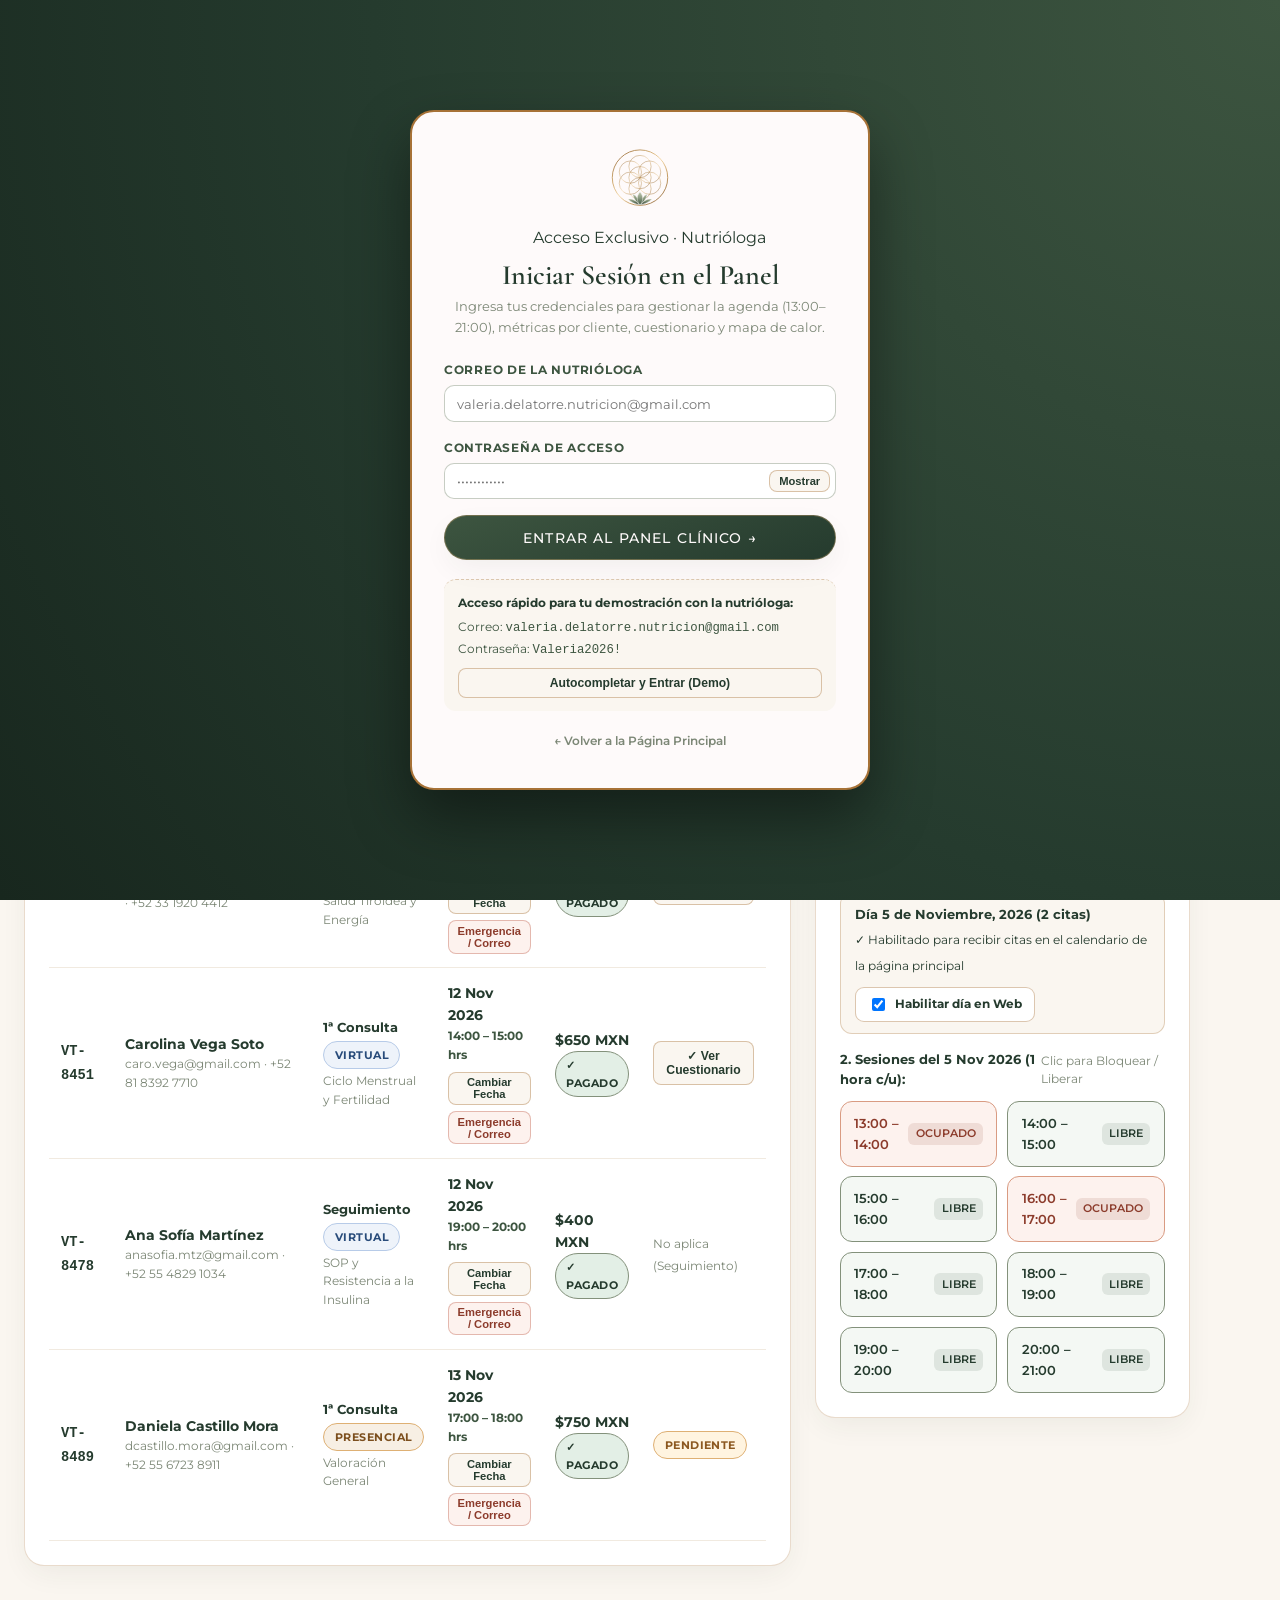
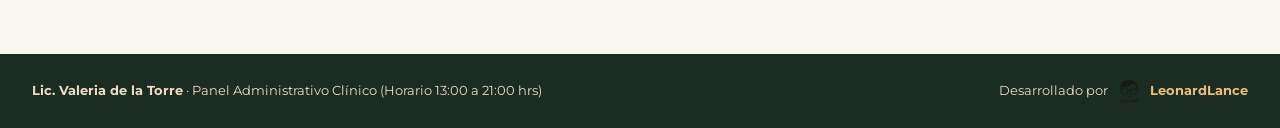
==== commit 08908f60: "feat: calendario visual interactivo con navegacion a meses posteriores en reserva, panel y portal" ====
--- a/nutriologa-panel.html
+++ b/nutriologa-panel.html
@@ -746,14 +746,16 @@
             </div>
           </div>
 
-          <div style="display:flex; align-items:center; justify-content:space-between; flex-wrap:wrap; gap:0.45rem; margin-bottom:0.55rem;">
-            <label style="font-size:0.75rem; font-weight:700; text-transform:uppercase; letter-spacing:0.06em; color:var(--color-pine);">
-              1. Días de Noviembre 2026:
-            </label>
+          <div style="display:flex; align-items:center; justify-content:space-between; flex-wrap:wrap; gap:0.45rem; margin-bottom:0.65rem;">
+            <div style="display:inline-flex; align-items:center; gap:0.4rem;">
+              <button type="button" class="btn-mini" style="padding:0.25rem 0.55rem;" onclick="changeAdminMonth(-1)" title="Mes anterior">◀</button>
+              <strong id="admin-cal-month-title" style="font-family:var(--font-heading); font-size:1.15rem; color:var(--color-forest); min-width:130px; text-align:center;">Noviembre 2026</strong>
+              <button type="button" class="btn-mini" style="padding:0.25rem 0.55rem;" onclick="changeAdminMonth(1)" title="Ver meses posteriores">▶</button>
+            </div>
             <div style="display:flex; gap:0.35rem; flex-wrap:wrap;">
-              <button type="button" class="btn-mini" onclick="applyQuickDaysPreset('mon-fri')" title="Habilitar todos los Lunes a Viernes">Lun–Vie</button>
-              <button type="button" class="btn-mini" onclick="applyQuickDaysPreset('mon-sat')" title="Habilitar todos los Lunes a Sábado">Lun–Sáb</button>
-              <button type="button" class="btn-mini" onclick="applyQuickDaysPreset('default')" title="Restaurar Martes, Jueves y Viernes">Mar/Jue/Vie</button>
+              <button type="button" class="btn-mini" onclick="applyQuickDaysPreset('mon-fri')" title="Habilitar todos los Lunes a Viernes de este mes">Lun–Vie</button>
+              <button type="button" class="btn-mini" onclick="applyQuickDaysPreset('mon-sat')" title="Habilitar todos los Lunes a Sábado de este mes">Lun–Sáb</button>
+              <button type="button" class="btn-mini" onclick="applyQuickDaysPreset('default')" title="Restaurar Martes, Jueves y Viernes de este mes">Mar/Jue/Vie</button>
             </div>
           </div>
 
@@ -1036,9 +1038,11 @@
   </footer>
 
   <!-- ================= LÓGICA DEL PANEL DE LA NUTRIÓLOGA ================= -->
-  <script src="js/store.js?v=20261108-5"></script>
+  <script src="js/store.js?v=20261108-6"></script>
   <script>
     const ADMIN_DAYS = [2, 3, 4, 5, 6, 7, 9, 10, 11, 12, 13, 14, 16, 17, 18, 19, 20, 21];
+    let currentAdminYear = 2026;
+    let currentAdminMonth = 10; // 10 = Noviembre
     let currentAdminDay = 5;
 
     const SECTION_META = {
@@ -1175,18 +1179,43 @@
       }).join('');
     }
 
+    window.changeAdminMonth = function(delta) {
+      let y = currentAdminYear;
+      let m = currentAdminMonth + delta;
+      if (m > 11) { m = 0; y += 1; }
+      if (m < 0)  { m = 11; y -= 1; }
+      if (y < 2026 || (y === 2026 && m < 10)) return;
+      currentAdminYear = y;
+      currentAdminMonth = m;
+      const avail = VDT.getAvailableDaysForMonth(y, m);
+      currentAdminDay = avail[0] || 1;
+      renderDaySelector();
+      renderSlotsGrid();
+    };
+
     function renderDaySelector() {
       const container = document.getElementById('admin-day-selector');
-      const availDays = VDT.getAvailableDays();
-      const bookings = VDT.read(VDT.KEYS.bookings, []);
+      const y = currentAdminYear;
+      const m = currentAdminMonth;
+      const availDays = VDT.getAvailableDaysForMonth(y, m);
+      const totalDays = VDT.daysInMonth(y, m);
+      const startDow  = VDT.firstWeekday(y, m);
+      const bookings  = VDT.read(VDT.KEYS.bookings, []);
+
+      const mTitle = document.getElementById('admin-cal-month-title');
+      if (mTitle) mTitle.textContent = `${VDT.MONTH_NAMES[m]} ${y}`;
+
       const hdrs = ['DOM', 'LUN', 'MAR', 'MIÉ', 'JUE', 'VIE', 'SÁB']
         .map(h => `<div class="day-hdr-mini">${h}</div>`).join('');
 
       let daysHtml = '';
-      for (let d = 1; d <= 30; d++) {
+      for (let e = 0; e < startDow; e++) {
+        daysHtml += `<div></div>`;
+      }
+      for (let d = 1; d <= totalDays; d++) {
         const isEnabled = availDays.includes(d);
         const isCurrent = d === currentAdminDay;
-        const hasAppts  = bookings.some(b => Number(b.day) === d);
+        const hasAppts  = bookings.some(b => Number(b.year || 2026) === y && Number(b.month ?? 10) === m && Number(b.day) === d);
         daysHtml += `
           <button type="button" class="day-btn ${!isEnabled ? 'day-closed' : ''} ${isCurrent ? 'active' : ''}" data-day="${d}" title="${isEnabled ? 'Habilitado en la Web (clic para ver horarios)' : 'Clic para habilitar este día en la Web'}">
             ${d}${hasAppts ? '<span style="display:block; width:5px; height:5px; border-radius:50%; background:#DEB074; margin:2px auto 0;"></span>' : ''}
@@ -1197,13 +1226,13 @@
 
       // Actualizar barra de estado del día seleccionado
       const isCurEnabled = availDays.includes(currentAdminDay);
-      const dayBookings  = bookings.filter(b => Number(b.day) === currentAdminDay);
+      const dayBookings  = bookings.filter(b => Number(b.year || 2026) === y && Number(b.month ?? 10) === m && Number(b.day) === currentAdminDay);
       const dayTitleEl = document.getElementById('admin-day-status-title');
       const daySubEl   = document.getElementById('admin-day-status-sub');
       const dayCheckEl = document.getElementById('admin-day-enabled-check');
       const dayBarEl   = document.getElementById('admin-day-enable-bar');
 
-      if (dayTitleEl) dayTitleEl.textContent = `Día ${currentAdminDay} de Noviembre, 2026 (${dayBookings.length} cita${dayBookings.length === 1 ? '' : 's'})`;
+      if (dayTitleEl) dayTitleEl.textContent = `Día ${currentAdminDay} de ${VDT.MONTH_NAMES[m]}, ${y} (${dayBookings.length} cita${dayBookings.length === 1 ? '' : 's'})`;
       if (daySubEl) {
         daySubEl.innerHTML = isCurEnabled
           ? '✓ Habilitado para recibir citas en el calendario de la página principal'
@@ -1215,17 +1244,17 @@
       if (dayBarEl) {
         dayBarEl.style.background = isCurEnabled ? '#FAF6F0' : '#F4EFEA';
       }
-      document.getElementById('selected-day-label').textContent = `${currentAdminDay} Nov`;
+      document.getElementById('selected-day-label').textContent = `${currentAdminDay} ${VDT.MONTH_SHORT[m]} ${y}`;
 
       container.querySelectorAll('.day-btn').forEach(btn => {
         btn.addEventListener('click', () => {
           const clickedDay = parseInt(btn.dataset.day, 10);
           currentAdminDay = clickedDay;
           // Si la nutrióloga hace clic en un día que estaba en gris (cerrado), lo habilita inmediatamente en la web
-          const curAvail = VDT.getAvailableDays();
+          const curAvail = VDT.getAvailableDaysForMonth(y, m);
           if (!curAvail.includes(clickedDay)) {
             curAvail.push(clickedDay);
-            VDT.setAvailableDays(curAvail);
+            VDT.setAvailableDaysForMonth(y, m, curAvail);
           }
           renderDaySelector();
           renderSlotsGrid();
@@ -1234,26 +1263,29 @@
     }
 
     document.getElementById('admin-day-enabled-check').addEventListener('change', (e) => {
-      let avail = VDT.getAvailableDays();
+      let avail = VDT.getAvailableDaysForMonth(currentAdminYear, currentAdminMonth);
       if (e.target.checked) {
         if (!avail.includes(currentAdminDay)) avail.push(currentAdminDay);
       } else {
         avail = avail.filter(d => d !== currentAdminDay);
       }
-      VDT.setAvailableDays(avail);
+      VDT.setAvailableDaysForMonth(currentAdminYear, currentAdminMonth, avail);
       renderDaySelector();
       renderSlotsGrid();
     });
 
     window.applyQuickDaysPreset = function(preset) {
+      const y = currentAdminYear;
+      const m = currentAdminMonth;
+      const total = VDT.daysInMonth(y, m);
       const days = [];
-      for (let d = 1; d <= 30; d++) {
-        const dow = new Date(2026, 10, d).getDay(); // 0=Dom .. 6=Sáb
+      for (let d = 1; d <= total; d++) {
+        const dow = new Date(y, m, d).getDay(); // 0=Dom .. 6=Sáb
         if (preset === 'mon-fri' && dow >= 1 && dow <= 5) days.push(d);
         else if (preset === 'mon-sat' && dow >= 1 && dow <= 6) days.push(d);
       }
-      const next = preset === 'default' ? VDT.defaultAvailableDays() : days;
-      VDT.setAvailableDays(next);
+      const next = preset === 'default' ? VDT.defaultAvailableDaysForMonth(y, m) : days;
+      VDT.setAvailableDaysForMonth(y, m, next);
       if (next.length && !next.includes(currentAdminDay)) {
         currentAdminDay = next[0];
       }
@@ -1261,20 +1293,23 @@
       renderSlotsGrid();
       const daySubEl = document.getElementById('admin-day-status-sub');
       if (daySubEl) {
-        daySubEl.textContent = `✓ ¡Listo! Se habilitaron ${next.length} días del mes en el calendario de la página principal.`;
+        daySubEl.textContent = `✓ ¡Listo! Se habilitaron ${next.length} días de ${VDT.MONTH_NAMES[m]} ${y} en el calendario de la página principal.`;
         daySubEl.style.color = '#253B2E';
       }
     };
 
     window.triggerDayEmergency = function(dayNum) {
-      const bookings = VDT.read(VDT.KEYS.bookings, []).filter(b => Number(b.day) === Number(dayNum));
+      const bookings = VDT.read(VDT.KEYS.bookings, []).filter(b =>
+        Number(b.year || 2026) === currentAdminYear &&
+        Number(b.month ?? 10) === currentAdminMonth &&
+        Number(b.day) === Number(dayNum)
+      );
       if (bookings.length === 0) return;
       openRescheduleModal(bookings[0].folio, 'emergency');
     };
 
     function renderSlotsGrid() {
-      const blockedMap = VDT.read(VDT.KEYS.blocked, {});
-      const blockedForDay = blockedMap[currentAdminDay] || [];
+      const blockedForDay = VDT.getBlockedForDate(currentAdminYear, currentAdminMonth, currentAdminDay);
       const grid = document.getElementById('admin-slots-grid');
 
       grid.innerHTML = VDT.HOURS.map(time => {
@@ -1292,12 +1327,7 @@
       grid.querySelectorAll('.slot-toggle').forEach(item => {
         item.addEventListener('click', () => {
           const time = item.dataset.time;
-          const map = VDT.read(VDT.KEYS.blocked, {});
-          map[currentAdminDay] = map[currentAdminDay] || [];
-          const idx = map[currentAdminDay].indexOf(time);
-          if (idx > -1) map[currentAdminDay].splice(idx, 1);
-          else map[currentAdminDay].push(time);
-          VDT.write(VDT.KEYS.blocked, map);
+          VDT.toggleBlockedSlotForDate(currentAdminYear, currentAdminMonth, currentAdminDay, time);
           renderSlotsGrid();
         });
       });
@@ -1479,14 +1509,21 @@
       document.getElementById('reschedule-modal').classList.remove('open');
     });
 
+    let modalCalState = { folio: '', year: 2026, month: 10, day: 12, time: '13:00' };
+
     window.openRescheduleModal = function(folio, initialMode = 'direct') {
       const bookings = VDT.read(VDT.KEYS.bookings, []);
       const b = bookings.find(x => x.folio === folio) || bookings[0];
       if (!b) return;
 
-      const blockedMap = VDT.read(VDT.KEYS.blocked, {});
-      const allDays = Array.from({ length: 30 }, (_, i) => i + 1);
-      const dayNames = ['Dom', 'Lun', 'Mar', 'Mié', 'Jue', 'Vie', 'Sáb'];
+      modalCalState = {
+        folio: b.folio,
+        year: Number(b.year || 2026),
+        month: b.month !== undefined ? Number(b.month) : 10,
+        day: Number(b.day || 12),
+        time: b.time || '13:00'
+      };
+
       const portalUrl = `${location.origin}${location.pathname.replace('nutriologa-panel.html', 'paciente.html')}?email=${encodeURIComponent(b.patientEmail)}&folio=${encodeURIComponent(b.folio)}&reprogramar=1`;
 
       document.getElementById('resched-modal-title').textContent = `Cita ${b.folio} · ${b.patientName}`;
@@ -1503,31 +1540,41 @@
           </span>
         </div>
 
-        <!-- OPCIÓN 1: Cambiar a fecha adelantada o posterior directamente por la nutrióloga -->
+        <!-- OPCIÓN 1: Calendario Visual Multi-Mes para Adelantar o Posponer Fecha (Nutrióloga) -->
         <div style="background:#FFFFFF; border:1.5px solid ${initialMode === 'direct' ? 'var(--color-forest)' : 'rgba(167,114,55,0.25)'}; border-radius:16px; padding:1.2rem; margin-bottom:1.1rem;">
-          <h4 style="margin:0 0 0.35rem; font-size:1.12rem; color:var(--color-forest);">
-            Opción 1: Adelantar o Posponer Fecha directamente (Nutrióloga)
+          <h4 style="margin:0 0 0.3rem; font-size:1.12rem; color:var(--color-forest);">
+            Opción 1: Adelantar o Posponer Fecha en el Calendario (Nutrióloga)
           </h4>
           <p style="margin:0 0 0.9rem; font-size:0.8rem; color:var(--color-sage-dark);">
-            Elige cualquier fecha anterior (adelantada) o posterior de Noviembre 2026 y la nueva hora. El horario anterior se liberará automáticamente.
+            Navega entre los meses con <strong>◀ ▶</strong>, haz clic en el nuevo día (adelantado o posterior) y selecciona la hora disponible.
           </p>
-          <div style="display:grid; grid-template-columns: 1fr 1fr auto; gap:0.65rem; align-items:end;">
+
+          <div style="display:grid; grid-template-columns: 1.15fr 0.85fr; gap:1rem; align-items:start;">
+            <!-- Calendario Mensual Interactivo -->
+            <div style="background:#FAF6F0; border:1px solid rgba(167,114,55,0.25); border-radius:14px; padding:0.85rem;">
+              <div style="display:flex; align-items:center; justify-content:space-between; margin-bottom:0.6rem;">
+                <button type="button" class="btn-mini" style="padding:0.25rem 0.6rem;" onclick="changeModalCalMonth(-1)">◀</button>
+                <strong id="modal-cal-month-label" style="font-family:var(--font-heading); font-size:1.15rem; color:var(--color-forest);">Noviembre 2026</strong>
+                <button type="button" class="btn-mini" style="padding:0.25rem 0.6rem;" onclick="changeModalCalMonth(1)">▶</button>
+              </div>
+              <div class="day-selector" id="modal-cal-days-grid" style="margin-bottom:0;"></div>
+            </div>
+
+            <!-- Horarios de 13:00 a 21:00 hrs -->
             <div>
-              <label style="font-size:0.72rem; font-weight:700; text-transform:uppercase; color:var(--color-pine);">Nueva Fecha (Adelantada o Posterior)</label>
-              <select id="admin-resched-day" class="input-sm" style="margin-top:0.25rem;" onchange="updateAdminModalHours('${b.folio}')">
-                ${allDays.map(d => {
-                  const dow = dayNames[new Date(2026, 10, d).getDay()];
-                  const tag = d < Number(b.day) ? ' (Adelantar)' : (d > Number(b.day) ? ' (Posponer)' : ' (Mismo día)');
-                  return `<option value="${d}" ${d === Number(b.day) ? 'selected' : ''}>${dow} ${d} de Noviembre 2026${tag}</option>`;
-                }).join('')}
-              </select>
-            </div>
-            <div>
-              <label style="font-size:0.72rem; font-weight:700; text-transform:uppercase; color:var(--color-pine);">Nuevo Horario (13:00 – 21:00)</label>
-              <select id="admin-resched-time" class="input-sm" style="margin-top:0.25rem;"></select>
-            </div>
-            <button type="button" class="btn btn-primary" style="padding:0.58rem 1.1rem; font-size:0.78rem;" onclick="saveDirectReschedule('${b.folio}')">
-              Guardar Nueva Fecha
+              <div style="font-size:0.74rem; font-weight:700; text-transform:uppercase; color:var(--color-pine); margin-bottom:0.45rem;">
+                Horarios del <span id="modal-selected-date-text" style="color:var(--color-bronze);">12 Nov 2026</span>:
+              </div>
+              <div id="modal-cal-hours-grid" style="display:grid; grid-template-columns:1fr 1fr; gap:0.4rem;"></div>
+            </div>
+          </div>
+
+          <div style="display:flex; align-items:center; justify-content:space-between; flex-wrap:wrap; gap:0.6rem; margin-top:0.95rem; padding-top:0.85rem; border-top:1px solid #EFE7DC;">
+            <div style="font-size:0.82rem; color:var(--color-forest);">
+              <strong>Nueva cita seleccionada:</strong> <span id="modal-summary-selection" style="color:var(--color-bronze); font-weight:700;">—</span>
+            </div>
+            <button type="button" class="btn btn-primary" style="padding:0.58rem 1.2rem; font-size:0.79rem;" onclick="saveDirectReschedule('${b.folio}')">
+              Guardar Nueva Fecha →
             </button>
           </div>
           <div id="direct-resched-feedback" style="margin-top:0.65rem; font-size:0.8rem; font-weight:700; display:none;"></div>
@@ -1539,7 +1586,7 @@
             Opción 2: Emergencia / Circunstancia Oportuna (Enviar Correo al Cliente)
           </h4>
           <p style="margin:0 0 0.85rem; font-size:0.8rem; color:#5C4A32;">
-            Si surgió un imprevisto, envía este aviso al correo de <strong>${b.patientName}</strong>. Al hacerlo, se le habilitará automáticamente en su <strong>Portal del Paciente</strong> un calendario para que elija sin costo el nuevo día y horario que mejor le acomode.
+            Si surgió un imprevisto, envía este aviso al correo de <strong>${b.patientName}</strong>. Al hacerlo, se le habilitará automáticamente en su <strong>Portal del Paciente</strong> un calendario interactivo con meses posteriores para que elija sin costo el nuevo día y horario que mejor le acomode.
           </p>
 
           <label style="font-size:0.72rem; font-weight:700; text-transform:uppercase; color:#8C5820;">Mensaje / Motivo que verá la paciente en su correo y portal:</label>
@@ -1557,36 +1604,95 @@
         </div>
       `;
 
-      updateAdminModalHours(b.folio);
+      renderModalCalendar();
       document.getElementById('reschedule-modal').classList.add('open');
     };
 
-    window.updateAdminModalHours = function(folio) {
+    window.changeModalCalMonth = function(delta) {
+      let y = modalCalState.year;
+      let m = modalCalState.month + delta;
+      if (m > 11) { m = 0; y += 1; }
+      if (m < 0)  { m = 11; y -= 1; }
+      if (y < 2026 || (y === 2026 && m < 10)) return;
+      modalCalState.year = y;
+      modalCalState.month = m;
+      const avail = VDT.getAvailableDaysForMonth(y, m);
+      modalCalState.day = avail[0] || 1;
+      renderModalCalendar();
+    };
+
+    window.renderModalCalendar = function() {
+      const { folio, year: y, month: m, day: selDay, time: selTime } = modalCalState;
+      const mLabel = document.getElementById('modal-cal-month-label');
+      const daysGrid = document.getElementById('modal-cal-days-grid');
+      const hoursGrid = document.getElementById('modal-cal-hours-grid');
+      const dateText = document.getElementById('modal-selected-date-text');
+      const sumText = document.getElementById('modal-summary-selection');
+      if (!daysGrid || !hoursGrid) return;
+
+      if (mLabel) mLabel.textContent = `${VDT.MONTH_NAMES[m]} ${y}`;
+      if (dateText) dateText.textContent = VDT.formatShortDate(y, m, selDay);
+      if (sumText) sumText.textContent = `${VDT.formatFullDate(y, m, selDay)} · ${VDT.slotLabel(selTime)} hrs`;
+
+      const totalDays = VDT.daysInMonth(y, m);
+      const startDow  = VDT.firstWeekday(y, m);
+      const availDays = VDT.getAvailableDaysForMonth(y, m);
+
+      let html = ['DOM', 'LUN', 'MAR', 'MIÉ', 'JUE', 'VIE', 'SÁB']
+        .map(h => `<div class="day-hdr-mini">${h}</div>`).join('');
+
+      for (let e = 0; e < startDow; e++) html += `<div></div>`;
+      for (let d = 1; d <= totalDays; d++) {
+        const isEnabled = availDays.includes(d);
+        const isSelected = d === selDay;
+        html += `
+          <button type="button" class="day-btn ${!isEnabled ? 'day-closed' : ''} ${isSelected ? 'active' : ''}" data-mday="${d}" title="${isEnabled ? 'Día habilitado' : 'Clic para seleccionar y habilitar este día'}">
+            ${d}
+          </button>
+        `;
+      }
+      daysGrid.innerHTML = html;
+
+      daysGrid.querySelectorAll('.day-btn').forEach(btn => {
+        btn.addEventListener('click', () => {
+          modalCalState.day = parseInt(btn.dataset.mday, 10);
+          renderModalCalendar();
+        });
+      });
+
       const bookings = VDT.read(VDT.KEYS.bookings, []);
       const b = bookings.find(x => x.folio === folio);
-      const daySel = document.getElementById('admin-resched-day');
-      const timeSel = document.getElementById('admin-resched-time');
-      if (!daySel || !timeSel || !b) return;
-
-      const selectedDay = Number(daySel.value);
-      const blockedMap = VDT.read(VDT.KEYS.blocked, {});
-      const taken = blockedMap[selectedDay] || [];
-
-      timeSel.innerHTML = VDT.HOURS.map(h => {
-        const isCurrentSameSlot = (selectedDay === Number(b.day) && h === b.time);
+      const taken = VDT.getBlockedForDate(y, m, selDay);
+
+      hoursGrid.innerHTML = VDT.HOURS.map(h => {
+        const isCurrentSameSlot = b && Number(b.year || 2026) === y && Number(b.month ?? 10) === m && Number(b.day) === selDay && b.time === h;
         const isOccupiedByOther = taken.includes(h) && !isCurrentSameSlot;
-        return `<option value="${h}" ${h === b.time ? 'selected' : ''}>${VDT.slotLabel(h)} hrs${isCurrentSameSlot ? ' (Actual)' : (isOccupiedByOther ? ' (Ocupado)' : ' (Libre)')}</option>`;
+        const isSelected = h === selTime;
+        return `
+          <button type="button" class="day-btn ${isOccupiedByOther ? 'day-closed' : ''} ${isSelected ? 'active' : ''}" data-mtime="${h}" style="padding:0.48rem 0.35rem; font-size:0.74rem;">
+            ${VDT.slotLabel(h)}${isOccupiedByOther ? ' (Ocup.)' : ''}
+          </button>
+        `;
       }).join('');
+
+      hoursGrid.querySelectorAll('button[data-mtime]').forEach(btn => {
+        btn.addEventListener('click', () => {
+          modalCalState.time = btn.dataset.mtime;
+          renderModalCalendar();
+        });
+      });
     };
 
     window.saveDirectReschedule = function(folio) {
-      const newDay = Number(document.getElementById('admin-resched-day').value);
-      const newTime = document.getElementById('admin-resched-time').value;
-      const updated = VDT.rescheduleBooking(folio, newDay, newTime, 'nutriologa', 'Fecha ajustada por la Lic. Valeria');
+      const { year, month, day, time } = modalCalState;
+      const updated = VDT.rescheduleBooking(folio, day, time, 'nutriologa', 'Fecha ajustada por la Lic. Valeria', year, month);
       if (!updated) return;
 
-      currentAdminDay = newDay;
+      currentAdminYear = year;
+      currentAdminMonth = month;
+      currentAdminDay = day;
       refreshAll();
+      renderModalCalendar();
 
       // Enviar notificación al servidor PHP (en Neubox envía correo real; en local responde sin bloquear)
       fetch('api/reprogramar-cita.php', {
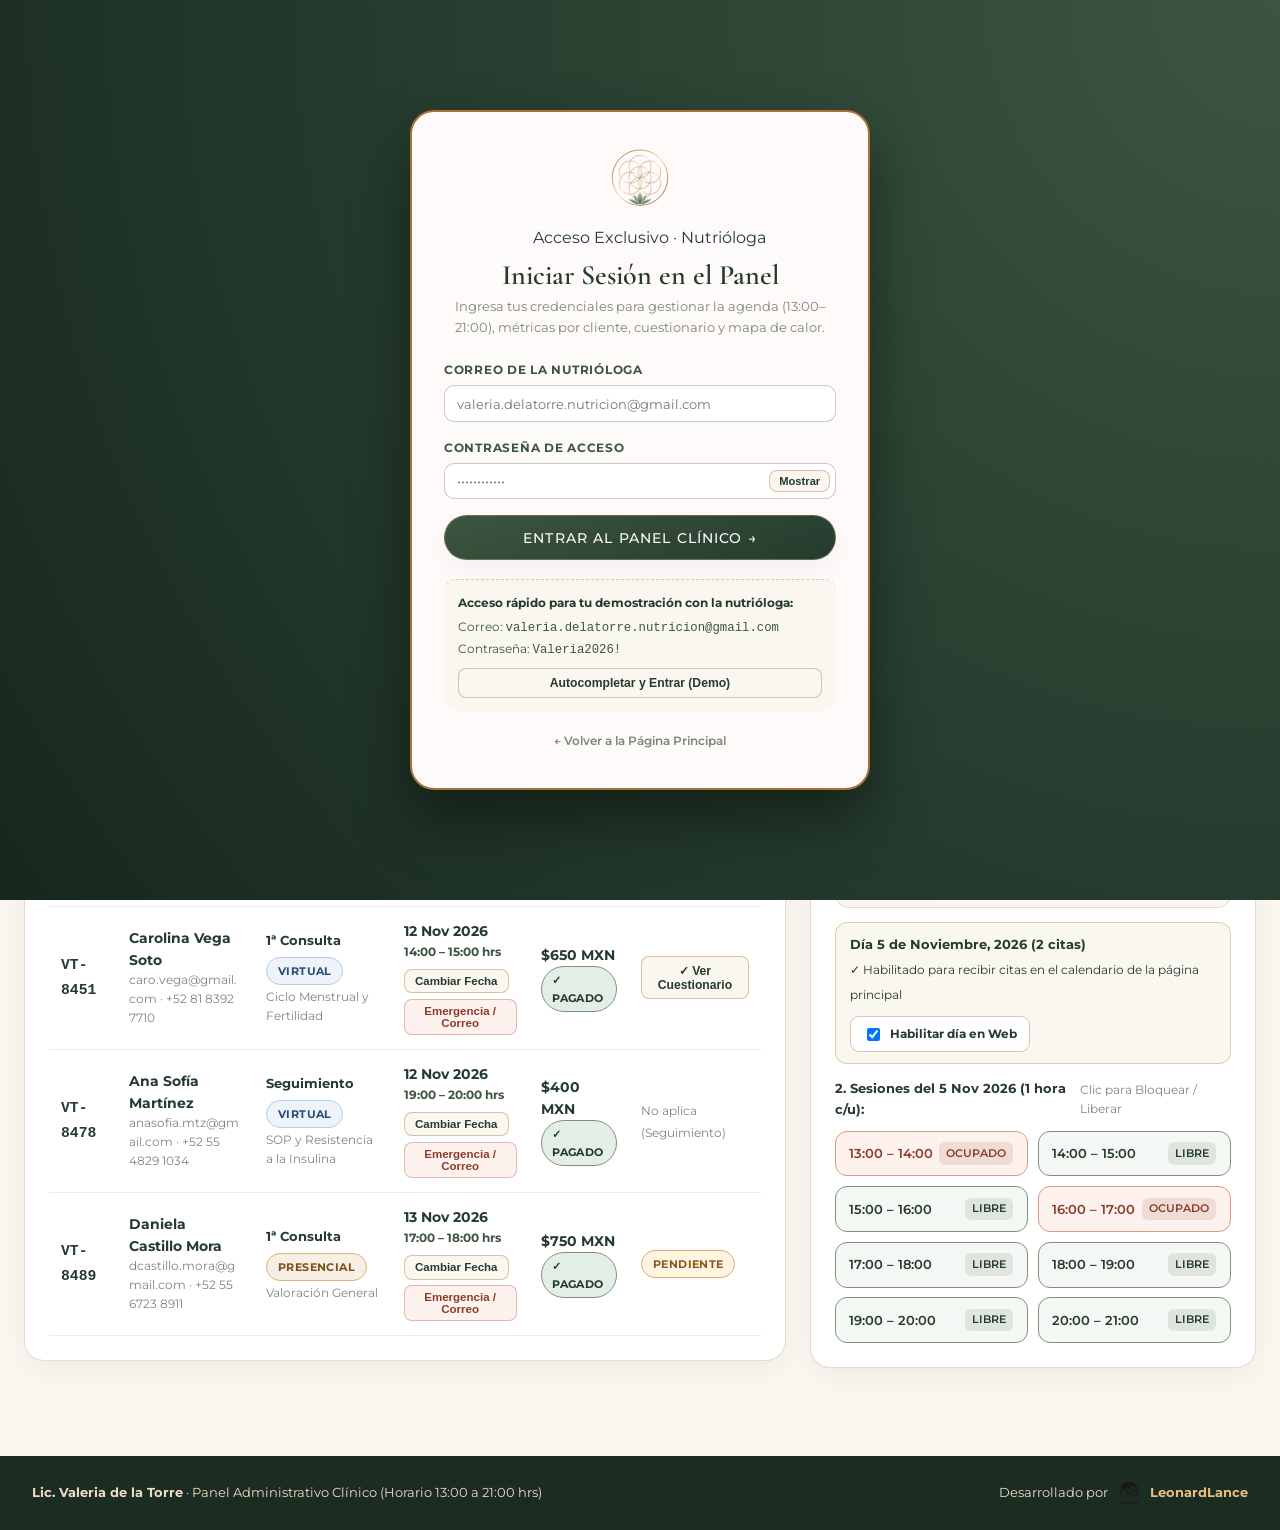
==== commit cb2324aa: "fix: adaptar citas agendadas a tarjetas moviles y alinear control de dias y horarios en celular" ====
--- a/nutriologa-panel.html
+++ b/nutriologa-panel.html
@@ -5,7 +5,7 @@
   <meta name="viewport" content="width=device-width, initial-scale=1.0" />
   <title>Panel de la Nutrióloga | Lic. Valeria de la Torre · Agenda, Expedientes, Cuestionario y Mapa de Calor</title>
   <link rel="icon" type="image/svg+xml" href="assets/logo/isotipo-simbolo-dorado.svg" />
-  <link rel="stylesheet" href="css/theme.css" />
+  <link rel="stylesheet" href="css/theme.css?v=20261108-9" />
   <style>
     * { box-sizing: border-box; }
     body {
@@ -206,6 +206,11 @@
       gap: 1.5rem;
       align-items: start;
     }
+    .dashboard-grid > *,
+    .two-col-grid > * {
+      min-width: 0;
+      max-width: 100%;
+    }
     .two-col-grid {
       display: grid;
       grid-template-columns: 1fr 1fr;
@@ -213,7 +218,9 @@
       align-items: start;
     }
     @media (max-width: 1024px) {
-      .dashboard-grid, .two-col-grid { grid-template-columns: 1fr; }
+      .dashboard-grid, .two-col-grid {
+        grid-template-columns: 1fr !important;
+      }
     }
 
     /* Tables */
@@ -257,11 +264,38 @@
     .status-mod-presencial { background: #F7EFE4; color: #7C4F1E; border: 1px solid #DEB074; }
 
     /* Schedule Blocker */
+    .admin-cal-toolbar {
+      display: flex;
+      align-items: center;
+      justify-content: space-between;
+      flex-wrap: wrap;
+      gap: 0.55rem;
+      margin-bottom: 0.75rem;
+    }
+    .admin-cal-month-nav {
+      display: inline-flex;
+      align-items: center;
+      justify-content: space-between;
+      gap: 0.4rem;
+      background: #FAF6F0;
+      padding: 0.3rem 0.5rem;
+      border-radius: 10px;
+      border: 1px solid rgba(167, 114, 55, 0.25);
+    }
+    .admin-cal-presets {
+      display: flex;
+      gap: 0.35rem;
+      flex-wrap: wrap;
+    }
     .day-selector {
       display: grid;
-      grid-template-columns: repeat(7, 1fr);
-      gap: 0.38rem;
+      grid-template-columns: repeat(7, minmax(0, 1fr));
+      gap: 0.35rem;
       margin-bottom: 0.9rem;
+      background: #FAF6F0;
+      padding: 0.7rem;
+      border-radius: 14px;
+      border: 1px solid rgba(167, 114, 55, 0.22);
     }
     .day-hdr-mini {
       text-align: center;
@@ -271,17 +305,23 @@
       padding-bottom: 0.2rem;
     }
     .day-btn {
-      padding: 0.5rem 0.2rem;
+      height: 40px;
+      padding: 0;
       border-radius: 10px;
       border: 1.5px solid rgba(37, 59, 46, 0.28);
       background: #FFFFFF;
       color: var(--color-forest);
       font-weight: 700;
-      font-size: 0.8rem;
+      font-size: 0.82rem;
       cursor: pointer;
       transition: all 0.2s ease;
-      text-align: center;
+      display: flex;
+      flex-direction: column;
+      align-items: center;
+      justify-content: center;
+      line-height: 1.1;
       position: relative;
+      min-width: 0;
     }
     .day-btn.day-closed {
       background: #EFECE6;
@@ -746,13 +786,13 @@
             </div>
           </div>
 
-          <div style="display:flex; align-items:center; justify-content:space-between; flex-wrap:wrap; gap:0.45rem; margin-bottom:0.65rem;">
-            <div style="display:inline-flex; align-items:center; gap:0.4rem;">
-              <button type="button" class="btn-mini" style="padding:0.25rem 0.55rem;" onclick="changeAdminMonth(-1)" title="Mes anterior">◀</button>
-              <strong id="admin-cal-month-title" style="font-family:var(--font-heading); font-size:1.15rem; color:var(--color-forest); min-width:130px; text-align:center;">Noviembre 2026</strong>
-              <button type="button" class="btn-mini" style="padding:0.25rem 0.55rem;" onclick="changeAdminMonth(1)" title="Ver meses posteriores">▶</button>
-            </div>
-            <div style="display:flex; gap:0.35rem; flex-wrap:wrap;">
+          <div class="admin-cal-toolbar">
+            <div class="admin-cal-month-nav">
+              <button type="button" class="btn-mini" style="padding:0.28rem 0.65rem;" onclick="changeAdminMonth(-1)" title="Mes anterior">◀</button>
+              <strong id="admin-cal-month-title" style="font-family:var(--font-heading); font-size:1.18rem; color:var(--color-forest); min-width:130px; text-align:center;">Noviembre 2026</strong>
+              <button type="button" class="btn-mini" style="padding:0.28rem 0.65rem;" onclick="changeAdminMonth(1)" title="Ver meses posteriores">▶</button>
+            </div>
+            <div class="admin-cal-presets">
               <button type="button" class="btn-mini" onclick="applyQuickDaysPreset('mon-fri')" title="Habilitar todos los Lunes a Viernes de este mes">Lun–Vie</button>
               <button type="button" class="btn-mini" onclick="applyQuickDaysPreset('mon-sat')" title="Habilitar todos los Lunes a Sábado de este mes">Lun–Sáb</button>
               <button type="button" class="btn-mini" onclick="applyQuickDaysPreset('default')" title="Restaurar Martes, Jueves y Viernes de este mes">Mar/Jue/Vie</button>
@@ -1038,7 +1078,7 @@
   </footer>
 
   <!-- ================= LÓGICA DEL PANEL DE LA NUTRIÓLOGA ================= -->
-  <script src="js/store.js?v=20261108-6"></script>
+  <script src="js/store.js?v=20261108-8"></script>
   <script>
     const ADMIN_DAYS = [2, 3, 4, 5, 6, 7, 9, 10, 11, 12, 13, 14, 16, 17, 18, 19, 20, 21];
     let currentAdminYear = 2026;
@@ -1145,35 +1185,37 @@
               : '');
 
         return `
-          <tr>
-            <td><strong style="color:var(--color-bronze); font-family:monospace;">${b.folio}</strong></td>
-            <td>
+          <tr class="res-row-card">
+            <td data-label="Folio"><strong style="color:var(--color-bronze); font-family:monospace; font-size:0.92rem;">${b.folio}</strong></td>
+            <td data-label="Paciente">
               <div style="font-weight:700; color:var(--color-forest);">${b.patientName}</div>
-              <div style="font-size:0.74rem; color:var(--color-sage-dark);">${b.patientEmail} · ${b.patientPhone}</div>
+              <div style="font-size:0.74rem; color:var(--color-sage-dark); word-break:break-word;">${b.patientEmail} · ${b.patientPhone}</div>
             </td>
-            <td>
-              <div style="font-weight:700; font-size:0.81rem;">${typeText}</div>
-              <span class="status-pill ${modClass}" style="margin-top:0.2rem;">${modText}</span>
+            <td data-label="Consulta">
+              <div style="display:flex; align-items:center; gap:0.4rem; flex-wrap:wrap;">
+                <span style="font-weight:700; font-size:0.81rem;">${typeText}</span>
+                <span class="status-pill ${modClass}">${modText}</span>
+              </div>
               <div style="font-size:0.72rem; color:var(--color-sage-dark); margin-top:0.2rem;">${b.focus || ''}</div>
             </td>
-            <td>
+            <td data-label="Fecha y Hora">
               <div style="font-weight:700;">${b.dateLabel}</div>
               <div style="font-size:0.77rem; color:var(--color-pine); font-weight:700;">${VDT.slotLabel(b.time)} hrs</div>
               ${reschedBadge}
-              <div style="display:flex; gap:0.35rem; flex-wrap:wrap; margin-top:0.4rem;">
-                <button type="button" class="btn-mini" style="padding:0.24rem 0.55rem; font-size:0.7rem;" onclick="openRescheduleModal('${b.folio}', 'direct')">
+              <div style="display:flex; gap:0.35rem; flex-wrap:wrap; margin-top:0.45rem;">
+                <button type="button" class="btn-mini" style="padding:0.32rem 0.65rem; font-size:0.72rem;" onclick="openRescheduleModal('${b.folio}', 'direct')">
                   Cambiar Fecha
                 </button>
-                <button type="button" class="btn-mini danger" style="padding:0.24rem 0.55rem; font-size:0.7rem;" onclick="openRescheduleModal('${b.folio}', 'emergency')">
+                <button type="button" class="btn-mini danger" style="padding:0.32rem 0.65rem; font-size:0.72rem;" onclick="openRescheduleModal('${b.folio}', 'emergency')">
                   Emergencia / Correo
                 </button>
               </div>
             </td>
-            <td>
+            <td data-label="Tarifa">
               <div style="font-weight:700; color:var(--color-forest);">$${Number(b.price).toLocaleString('es-MX')} MXN</div>
               <span class="status-pill status-paid">✓ Pagado</span>
             </td>
-            <td>${qBadge}</td>
+            <td data-label="Cuestionario">${qBadge}</td>
           </tr>
         `;
       }).join('');
@@ -1549,7 +1591,7 @@
             Navega entre los meses con <strong>◀ ▶</strong>, haz clic en el nuevo día (adelantado o posterior) y selecciona la hora disponible.
           </p>
 
-          <div style="display:grid; grid-template-columns: 1.15fr 0.85fr; gap:1rem; align-items:start;">
+          <div class="modal-cal-split">
             <!-- Calendario Mensual Interactivo -->
             <div style="background:#FAF6F0; border:1px solid rgba(167,114,55,0.25); border-radius:14px; padding:0.85rem;">
               <div style="display:flex; align-items:center; justify-content:space-between; margin-bottom:0.6rem;">
@@ -1797,7 +1839,7 @@
       }).join('');
 
       return `
-        <div style="display:grid; grid-template-columns:120px 1fr; gap:1rem; align-items:center; background:#FAF6F0; padding:0.9rem 1rem; border-radius:14px; border:1px solid rgba(167,114,55,0.22);">
+        <div class="donut-card-grid">
           <svg width="120" height="120" viewBox="0 0 120 120">
             <circle cx="60" cy="60" r="${r}" fill="none" stroke="#EFE7DC" stroke-width="14"/>
             ${segments}
@@ -1850,7 +1892,7 @@
 
       const container = document.getElementById('questionnaire-stats-box');
       container.innerHTML = `
-        <div style="display:grid; grid-template-columns:repeat(3,1fr); gap:0.75rem; margin-bottom:1.2rem;">
+        <div class="q-kpi-3col">
           <div style="background:#FAF6F0; padding:0.85rem; border-radius:14px; text-align:center; border:1px solid rgba(167,114,55,0.2);">
             <div style="font-size:0.68rem; text-transform:uppercase; color:var(--color-sage-dark); font-weight:700;">Tasa Completado</div>
             <div style="font-family:var(--font-heading); font-size:1.7rem; font-weight:700;">${completionPct}%</div>
@@ -2338,7 +2380,7 @@
 
       listEl.innerHTML = draftSpecialties.map((sp, idx) => `
         <div class="q-editor-item spec-editor-item" data-idx="${idx}" style="opacity:${sp.visible === false ? '0.68' : '1'};">
-          <div style="display:grid; grid-template-columns: 1fr 0.9fr 1.35fr 0.75fr 0.75fr auto; gap:0.65rem; align-items:center;">
+          <div class="spec-editor-grid">
             <div>
               <label style="font-size:0.68rem; font-weight:700; text-transform:uppercase; color:var(--color-sage-dark);">Símbolo de Marca</label>
               <div style="display:flex; align-items:center; gap:0.4rem;">
--- a/css/theme.css
+++ b/css/theme.css
@@ -172,3 +172,512 @@
   padding: 2rem;
   box-shadow: var(--shadow-soft);
 }
+
+/* ==========================================================================
+   FORMATO CELULAR NATIVO (SIN NECESIDAD DE HACER ZOOM IN NI ZOOM OUT)
+   Mantiene todas las opciones de la barra superior visibles y legibles
+   a tamaño real de teléfono, ajustando todo al 100% del ancho de pantalla.
+   ========================================================================== */
+
+.spec-editor-grid {
+  display: grid;
+  grid-template-columns: 1fr 0.9fr 1.35fr 0.75fr 0.75fr auto;
+  gap: 0.65rem;
+  align-items: center;
+}
+
+.modal-cal-split {
+  display: grid;
+  grid-template-columns: 1.15fr 0.85fr;
+  gap: 1rem;
+  align-items: start;
+}
+
+.donut-card-grid {
+  display: grid;
+  grid-template-columns: 120px 1fr;
+  gap: 1rem;
+  align-items: center;
+  background: #FAF6F0;
+  padding: 0.9rem 1rem;
+  border-radius: 14px;
+  border: 1px solid rgba(167, 114, 55, 0.22);
+}
+
+.q-kpi-3col {
+  display: grid;
+  grid-template-columns: repeat(3, 1fr);
+  gap: 0.75rem;
+  margin-bottom: 1.2rem;
+}
+
+@media (max-width: 1024px) {
+  .spec-editor-grid {
+    grid-template-columns: 1fr 1fr;
+  }
+  .dashboard-grid,
+  .two-col-grid {
+    grid-template-columns: 1fr !important;
+  }
+}
+
+@media (max-width: 900px) {
+  html, body {
+    overflow-x: hidden;
+    width: 100%;
+    max-width: 100vw;
+  }
+
+  /* 1. BARRA SUPERIOR EN CELULAR: TODAS LAS OPCIONES VISIBLES Y LEGIBLES SIN ZOOM */
+  .navbar {
+    padding: 0.6rem 0.75rem !important;
+    position: sticky !important;
+    top: 0;
+  }
+
+  .nav-container {
+    flex-direction: column !important;
+    align-items: stretch !important;
+    gap: 0.55rem !important;
+    width: 100% !important;
+  }
+
+  .nav-brand {
+    justify-content: center !important;
+    gap: 0.65rem !important;
+  }
+
+  .nav-brand img {
+    width: 38px !important;
+    height: 38px !important;
+  }
+
+  .nav-brand-title {
+    font-size: 1.32rem !important;
+  }
+
+  .nav-brand-sub {
+    font-size: 0.6rem !important;
+    letter-spacing: 0.12em !important;
+  }
+
+  /* Opciones de menú: Inicio, Sobre Mí, Especialidades, Tarifas, Testimonios, Dudas */
+  .nav-links {
+    display: flex !important;
+    flex-wrap: wrap !important;
+    justify-content: center !important;
+    gap: 0.35rem 0.5rem !important;
+    width: 100% !important;
+    order: 2;
+    padding: 0.35rem 0 0.15rem !important;
+    border-top: 1px solid rgba(167, 114, 55, 0.16);
+  }
+
+  .nav-links li {
+    display: inline-flex;
+  }
+
+  .nav-links a {
+    font-size: 0.78rem !important;
+    font-weight: 600 !important;
+    padding: 0.3rem 0.6rem !important;
+    background: #FAF6F0;
+    border: 1px solid rgba(167, 114, 55, 0.22);
+    border-radius: 999px;
+  }
+
+  /* Los 3 botones superiores (Mi Portal, Nutrióloga, Agendar Cita) visibles a todo lo ancho */
+  .nav-actions {
+    display: grid !important;
+    grid-template-columns: repeat(3, 1fr) !important;
+    gap: 0.4rem !important;
+    width: 100% !important;
+    order: 3;
+  }
+
+  .nav-actions a {
+    width: 100% !important;
+    justify-content: center !important;
+    padding: 0.48rem 0.35rem !important;
+    font-size: 0.7rem !important;
+    letter-spacing: 0.03em !important;
+    text-align: center;
+  }
+
+  /* 2. SECCIONES Y TARJETAS EN CELULAR (LECTURA CÓMODA SIN ZOOM) */
+  .hero {
+    padding: 1.8rem 1rem 2.4rem !important;
+  }
+
+  .hero-grid {
+    grid-template-columns: 1fr !important;
+    gap: 1.5rem !important;
+    text-align: center !important;
+  }
+
+  .hero h1 {
+    font-size: 2rem !important;
+    line-height: 1.15 !important;
+  }
+
+  .hero-lead {
+    font-size: 0.94rem !important;
+    margin-left: auto !important;
+    margin-right: auto !important;
+  }
+
+  .hero-actions {
+    flex-direction: column !important;
+    width: 100% !important;
+    gap: 0.65rem !important;
+  }
+
+  .hero-actions a {
+    width: 100% !important;
+    justify-content: center !important;
+  }
+
+  .hero-card-visual {
+    padding: 1.4rem 1rem !important;
+    border-radius: 20px !important;
+    max-width: 100% !important;
+  }
+
+  .trust-badges {
+    grid-template-columns: 1fr !important;
+    gap: 0.75rem !important;
+    margin-top: 1.5rem !important;
+  }
+
+  .trust-item {
+    padding: 1rem !important;
+  }
+
+  .section-wrap {
+    padding: 2.4rem 1rem !important;
+  }
+
+  .section-header {
+    margin-bottom: 1.6rem !important;
+  }
+
+  .section-header h2 {
+    font-size: 1.85rem !important;
+  }
+
+  .sobre-mi-card {
+    padding: 1.35rem 1.1rem !important;
+    border-radius: 20px !important;
+  }
+
+  .sobre-mi-pillars {
+    grid-template-columns: 1fr !important;
+    gap: 0.55rem !important;
+  }
+
+  .spec-grid {
+    grid-template-columns: 1fr !important;
+    gap: 1rem !important;
+  }
+
+  .spec-card {
+    padding: 1.35rem !important;
+  }
+
+  /* 3. MOTOR DE RESERVAS Y CALENDARIO EN CELULAR */
+  .booking-section {
+    padding: 2rem 0.65rem 3.5rem !important;
+  }
+
+  .booking-shell {
+    border-radius: 18px !important;
+  }
+
+  .booking-topbar {
+    padding: 0.95rem 1rem !important;
+    flex-direction: column !important;
+    align-items: flex-start !important;
+  }
+
+  .step-pills {
+    display: grid !important;
+    grid-template-columns: 1fr !important;
+    width: 100% !important;
+    gap: 0.35rem !important;
+  }
+
+  .step-pill {
+    text-align: center;
+    width: 100%;
+  }
+
+  .booking-body {
+    padding: 1.1rem 0.9rem !important;
+  }
+
+  .booking-grid {
+    grid-template-columns: 1fr !important;
+    gap: 1.35rem !important;
+  }
+
+  .cal-grid {
+    gap: 0.25rem !important;
+  }
+
+  .cal-day {
+    font-size: 0.8rem !important;
+    border-radius: 8px !important;
+  }
+
+  .time-slots-grid {
+    grid-template-columns: repeat(2, 1fr) !important;
+  }
+
+  .summary-panel {
+    padding: 1.2rem !important;
+  }
+
+  /* Botón flotante de WhatsApp cómodo en celular */
+  #whatsapp-floating-btn {
+    bottom: 14px !important;
+    right: 14px !important;
+    padding: 0.5rem 0.95rem 0.5rem 0.65rem !important;
+    font-size: 0.76rem !important;
+  }
+
+  /* 4. PANEL DE LA NUTRIÓLOGA EN CELULAR: LAS 5 PESTAÑAS VISIBLES DE UN VISTAZO */
+  .admin-header {
+    padding: 0.8rem 0.9rem !important;
+  }
+
+  .admin-header-inner {
+    flex-direction: column !important;
+    align-items: stretch !important;
+    gap: 0.65rem !important;
+  }
+
+  .admin-container {
+    padding: 1rem 0.75rem 3rem !important;
+  }
+
+  .kpi-grid {
+    grid-template-columns: 1fr 1fr !important;
+    gap: 0.65rem !important;
+  }
+
+  .kpi-card {
+    padding: 0.95rem !important;
+  }
+
+  .kpi-value {
+    font-size: 1.55rem !important;
+  }
+
+  .tabs-bar {
+    display: grid !important;
+    grid-template-columns: 1fr 1fr !important;
+    gap: 0.4rem !important;
+    padding: 0.45rem !important;
+  }
+
+  .tab-btn {
+    min-width: 0 !important;
+    width: 100% !important;
+    padding: 0.65rem 0.5rem !important;
+    font-size: 0.75rem !important;
+  }
+
+  .tab-btn:last-child {
+    grid-column: 1 / -1;
+  }
+
+  .panel-card {
+    padding: 1.1rem 0.9rem !important;
+    border-radius: 16px !important;
+    min-width: 0 !important;
+    max-width: 100% !important;
+    overflow: hidden;
+  }
+
+  .panel-header {
+    flex-direction: column !important;
+    align-items: flex-start !important;
+    gap: 0.65rem !important;
+  }
+
+  .panel-header > div:last-child {
+    width: 100%;
+    display: flex;
+    flex-wrap: wrap;
+    gap: 0.45rem;
+  }
+
+  .panel-title {
+    font-size: 1.3rem !important;
+  }
+
+  /* Transformar Tabla de Citas Agendadas en Tarjetas Móviles Limpias */
+  #tab-agenda .table-wrap {
+    overflow-x: visible !important;
+  }
+
+  #tab-agenda table.res-table,
+  #tab-agenda table.res-table tbody {
+    display: block !important;
+    width: 100% !important;
+  }
+
+  #tab-agenda table.res-table thead {
+    display: none !important;
+  }
+
+  #tab-agenda table.res-table tr.res-row-card {
+    display: block !important;
+    background: #FAF6F0 !important;
+    border: 1.5px solid rgba(167, 114, 55, 0.28) !important;
+    border-radius: 14px !important;
+    padding: 0.85rem 0.95rem !important;
+    margin-bottom: 0.85rem !important;
+    box-shadow: 0 6px 16px -8px rgba(37, 59, 46, 0.08);
+  }
+
+  #tab-agenda table.res-table tr.res-row-card td {
+    display: flex !important;
+    justify-content: space-between !important;
+    align-items: flex-start !important;
+    gap: 0.65rem !important;
+    padding: 0.45rem 0 !important;
+    border-bottom: 1px dashed rgba(167, 114, 55, 0.2) !important;
+    text-align: right !important;
+  }
+
+  #tab-agenda table.res-table tr.res-row-card td:last-child {
+    border-bottom: none !important;
+    padding-bottom: 0.1rem !important;
+  }
+
+  #tab-agenda table.res-table tr.res-row-card td::before {
+    content: attr(data-label);
+    font-size: 0.68rem;
+    font-weight: 700;
+    text-transform: uppercase;
+    letter-spacing: 0.06em;
+    color: var(--color-sage-dark);
+    text-align: left;
+    flex-shrink: 0;
+    padding-top: 0.12rem;
+  }
+
+  #tab-agenda table.res-table tr.res-row-card td > div,
+  #tab-agenda table.res-table tr.res-row-card td > span {
+    text-align: right;
+  }
+
+  /* Control de Días y Horarios en Celular */
+  .admin-cal-toolbar {
+    flex-direction: column !important;
+    align-items: stretch !important;
+    gap: 0.5rem !important;
+  }
+
+  .admin-cal-month-nav {
+    width: 100% !important;
+    justify-content: space-between !important;
+    padding: 0.35rem 0.6rem !important;
+  }
+
+  .admin-cal-presets {
+    display: grid !important;
+    grid-template-columns: repeat(3, 1fr) !important;
+    gap: 0.35rem !important;
+    width: 100% !important;
+  }
+
+  .admin-cal-presets .btn-mini {
+    width: 100% !important;
+    text-align: center !important;
+    padding: 0.42rem 0.25rem !important;
+    font-size: 0.72rem !important;
+  }
+
+  .day-selector {
+    padding: 0.55rem !important;
+    gap: 0.28rem !important;
+  }
+
+  .day-btn {
+    height: 38px !important;
+    font-size: 0.78rem !important;
+    border-radius: 8px !important;
+  }
+
+  #admin-day-enable-bar {
+    flex-direction: column !important;
+    align-items: stretch !important;
+    gap: 0.55rem !important;
+  }
+
+  #admin-day-enable-bar label {
+    width: 100% !important;
+    justify-content: center !important;
+  }
+
+  .slot-toggle-grid {
+    grid-template-columns: repeat(2, 1fr) !important;
+    gap: 0.45rem !important;
+  }
+
+  .slot-toggle {
+    padding: 0.55rem 0.6rem !important;
+    font-size: 0.75rem !important;
+  }
+
+  .clients-grid,
+  .spec-editor-grid,
+  .modal-cal-split,
+  .q-kpi-3col {
+    grid-template-columns: 1fr !important;
+  }
+
+  .donut-card-grid {
+    grid-template-columns: 1fr !important;
+    justify-items: center;
+  }
+
+  .modal-backdrop {
+    padding: 0.5rem !important;
+  }
+
+  .modal-box {
+    padding: 1.1rem 0.9rem !important;
+    max-height: 92vh !important;
+  }
+
+  /* 5. PORTAL DEL PACIENTE EN CELULAR */
+  .topbar {
+    padding: 0.7rem 0.9rem !important;
+  }
+
+  .wrap {
+    padding: 1.25rem 0.8rem 3rem !important;
+  }
+
+  .card {
+    padding: 1.25rem 1rem !important;
+    border-radius: 18px !important;
+  }
+
+  .scale {
+    grid-template-columns: repeat(5, 1fr) !important;
+  }
+
+  .appt {
+    flex-direction: column !important;
+    align-items: flex-start !important;
+  }
+
+  .appt > div {
+    text-align: left !important;
+    width: 100%;
+  }
+}
